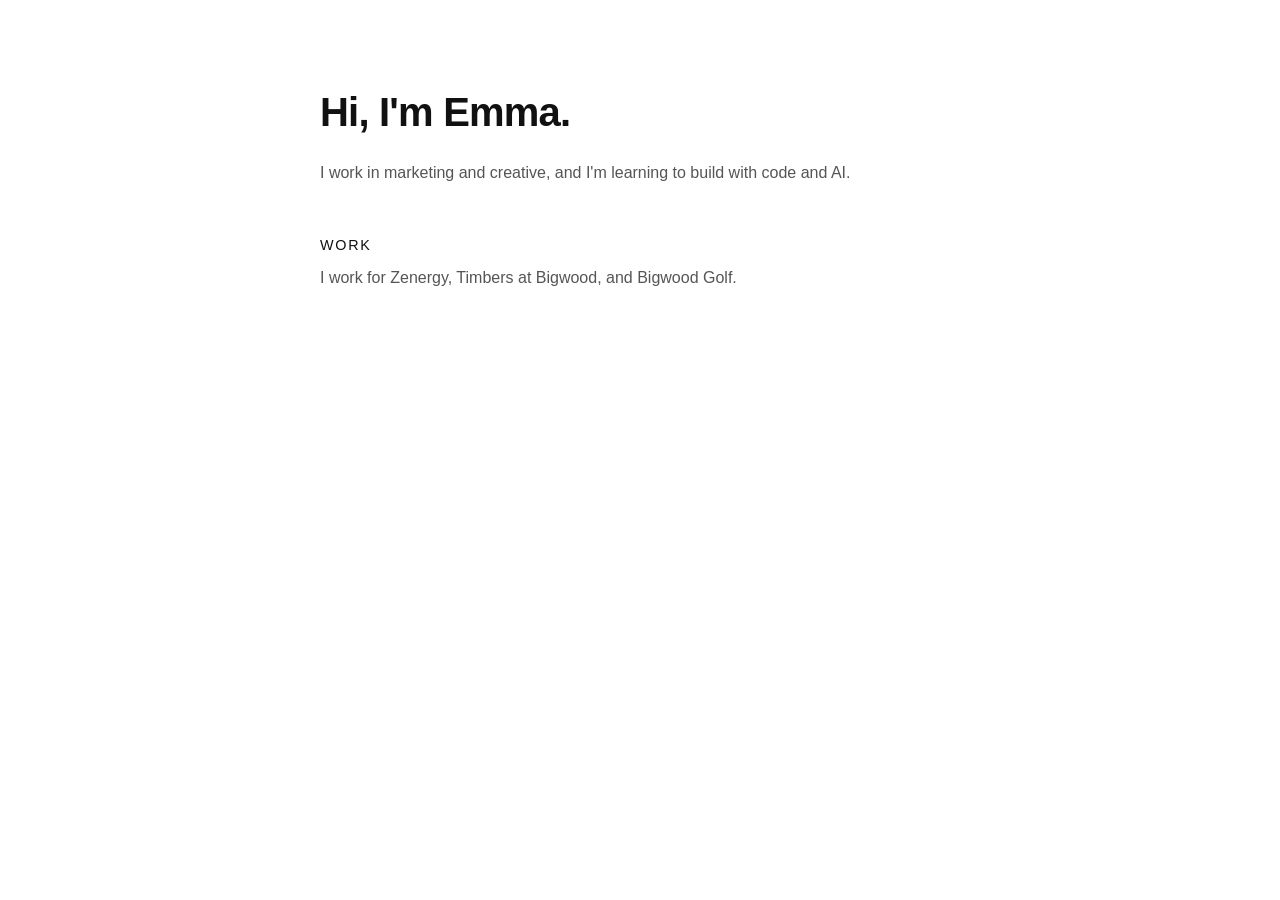
==== index.html @ 8f6d235d "Update page structure" ====
<!DOCTYPE html>
<html lang="en">
<head>
  <meta charset="UTF-8">
  <meta name="viewport" content="width=device-width, initial-scale=1">
  <title>Emma | Marketing and Creative</title>
  <link rel="stylesheet" href="style.css">
</head>
<body>
  <h1>Hi, I'm Emma.</h1>
  <p>I work in marketing and creative, and I'm learning to build with code and AI.</p>

  <h2>Work</h2>
  <p>I work for Zenergy, Timbers at Bigwood, and Bigwood Golf.</p>
</body>
</html>
---- style.css ----
body {
  max-width: 640px;
  margin: 0 auto;
  padding: 80px 24px;
  font-family: -apple-system, "Helvetica Neue", Arial, sans-serif;
  line-height: 1.6;
  color: #111;
  background: #fff;
}

h1 {
  font-size: 2.5rem;
  font-weight: 600;
  letter-spacing: -0.02em;
  margin: 0 0 16px;
}

h2 {
  font-size: 0.9rem;
  font-weight: 500;
  text-transform: uppercase;
  letter-spacing: 0.12em;
  margin: 48px 0 8px;
}

p {
  color: #555;
  margin: 0 0 16px;
}
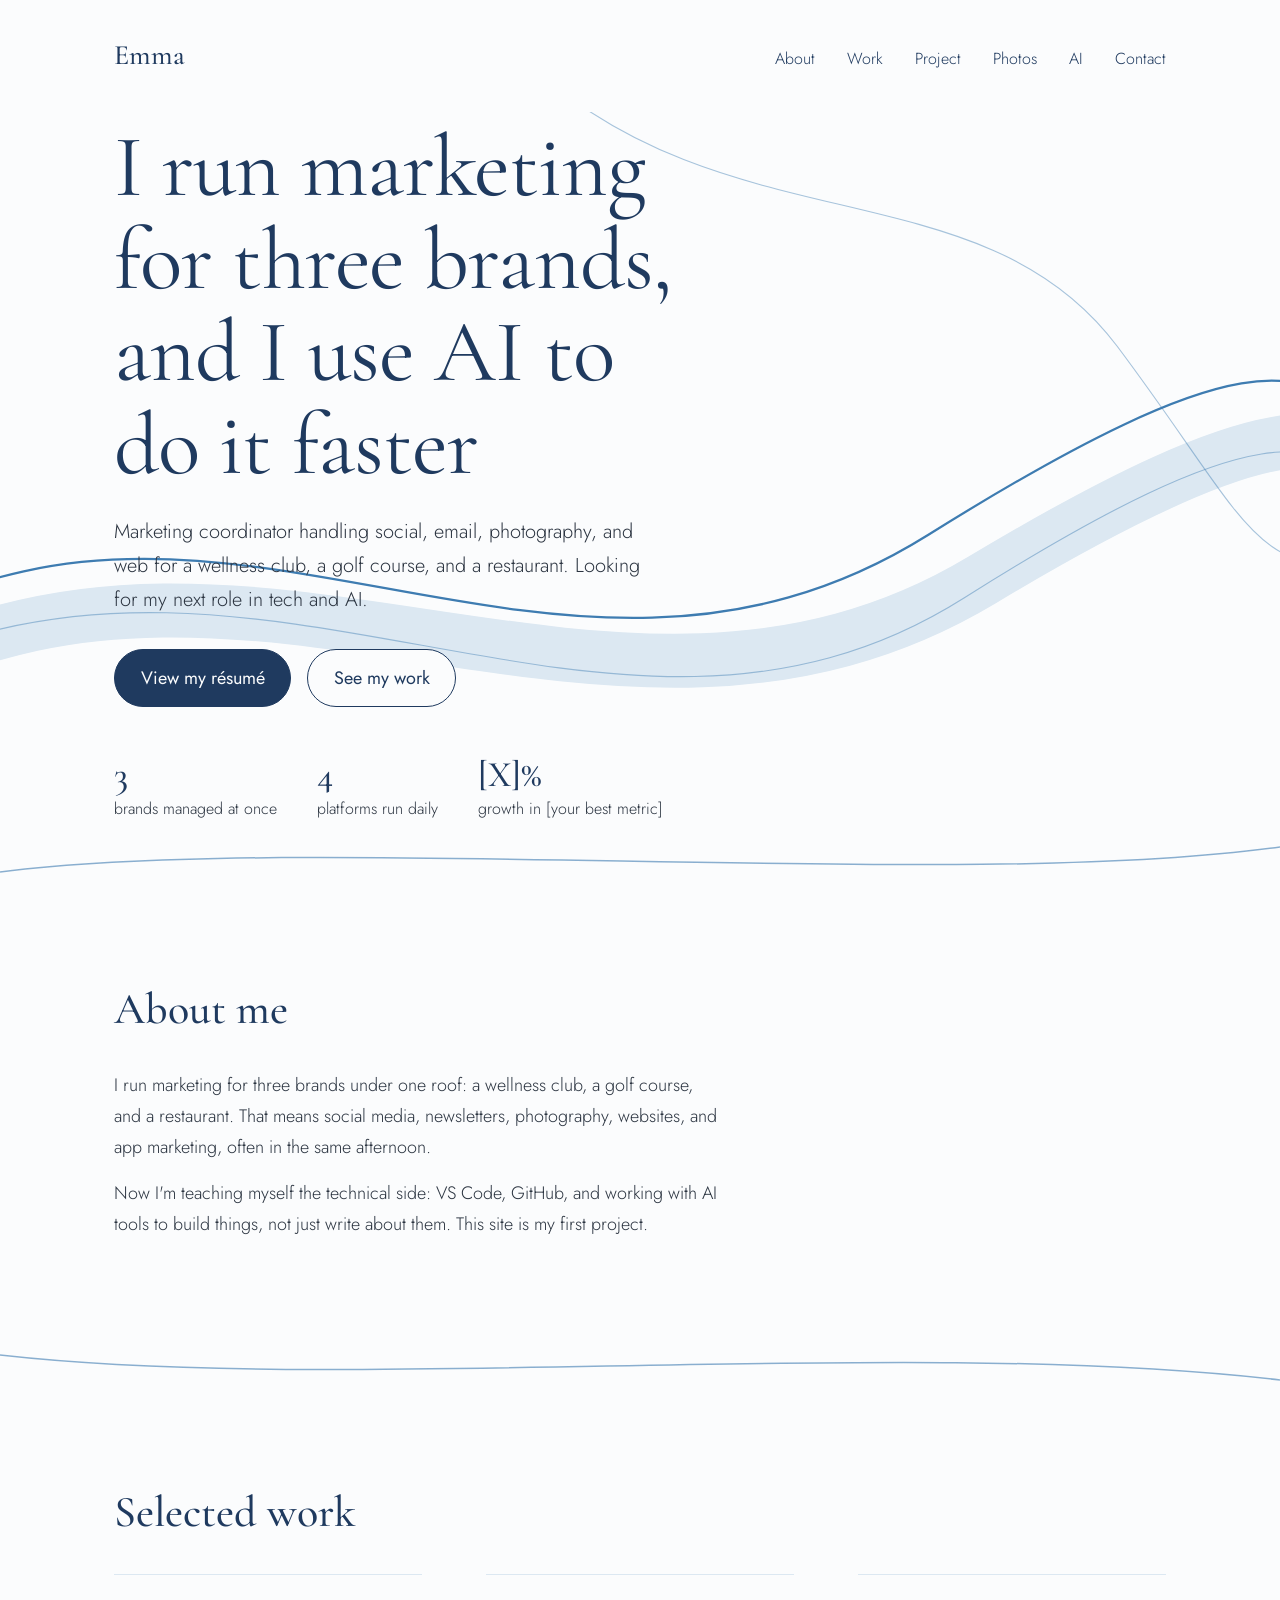
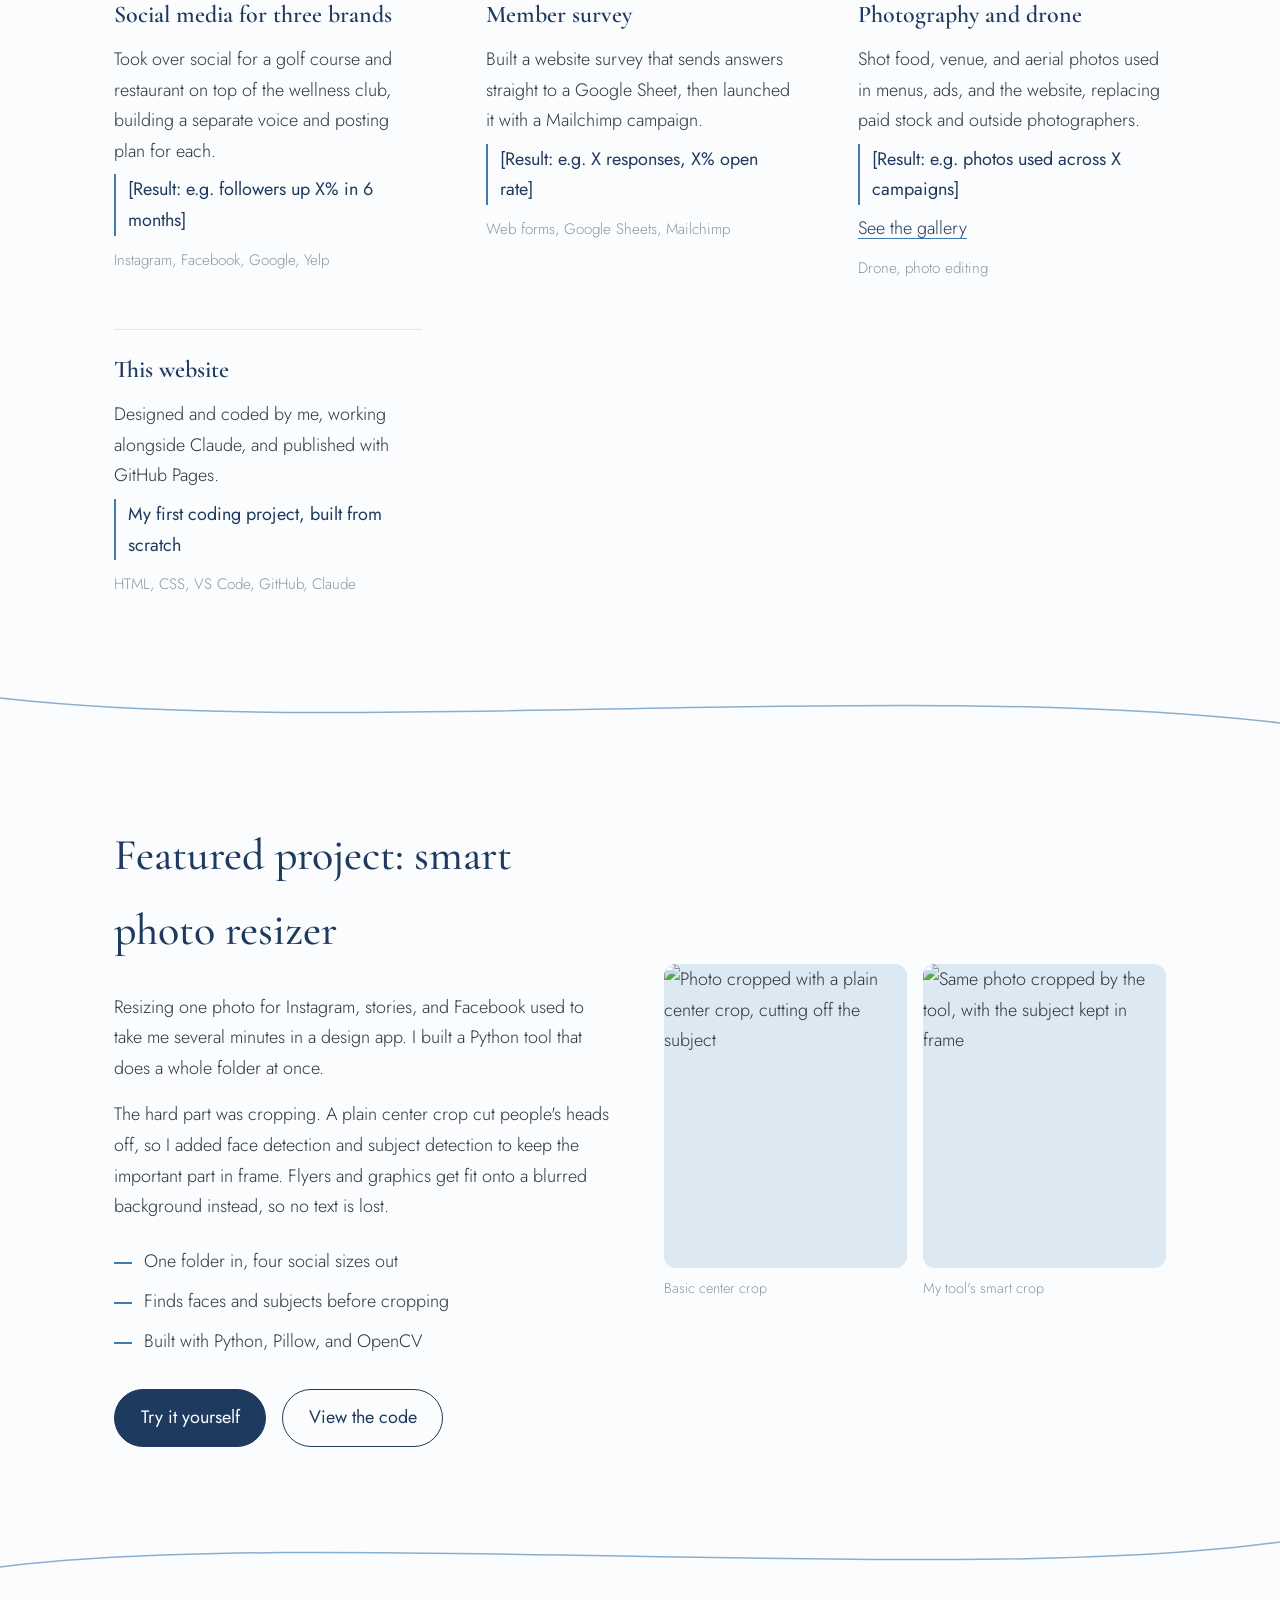
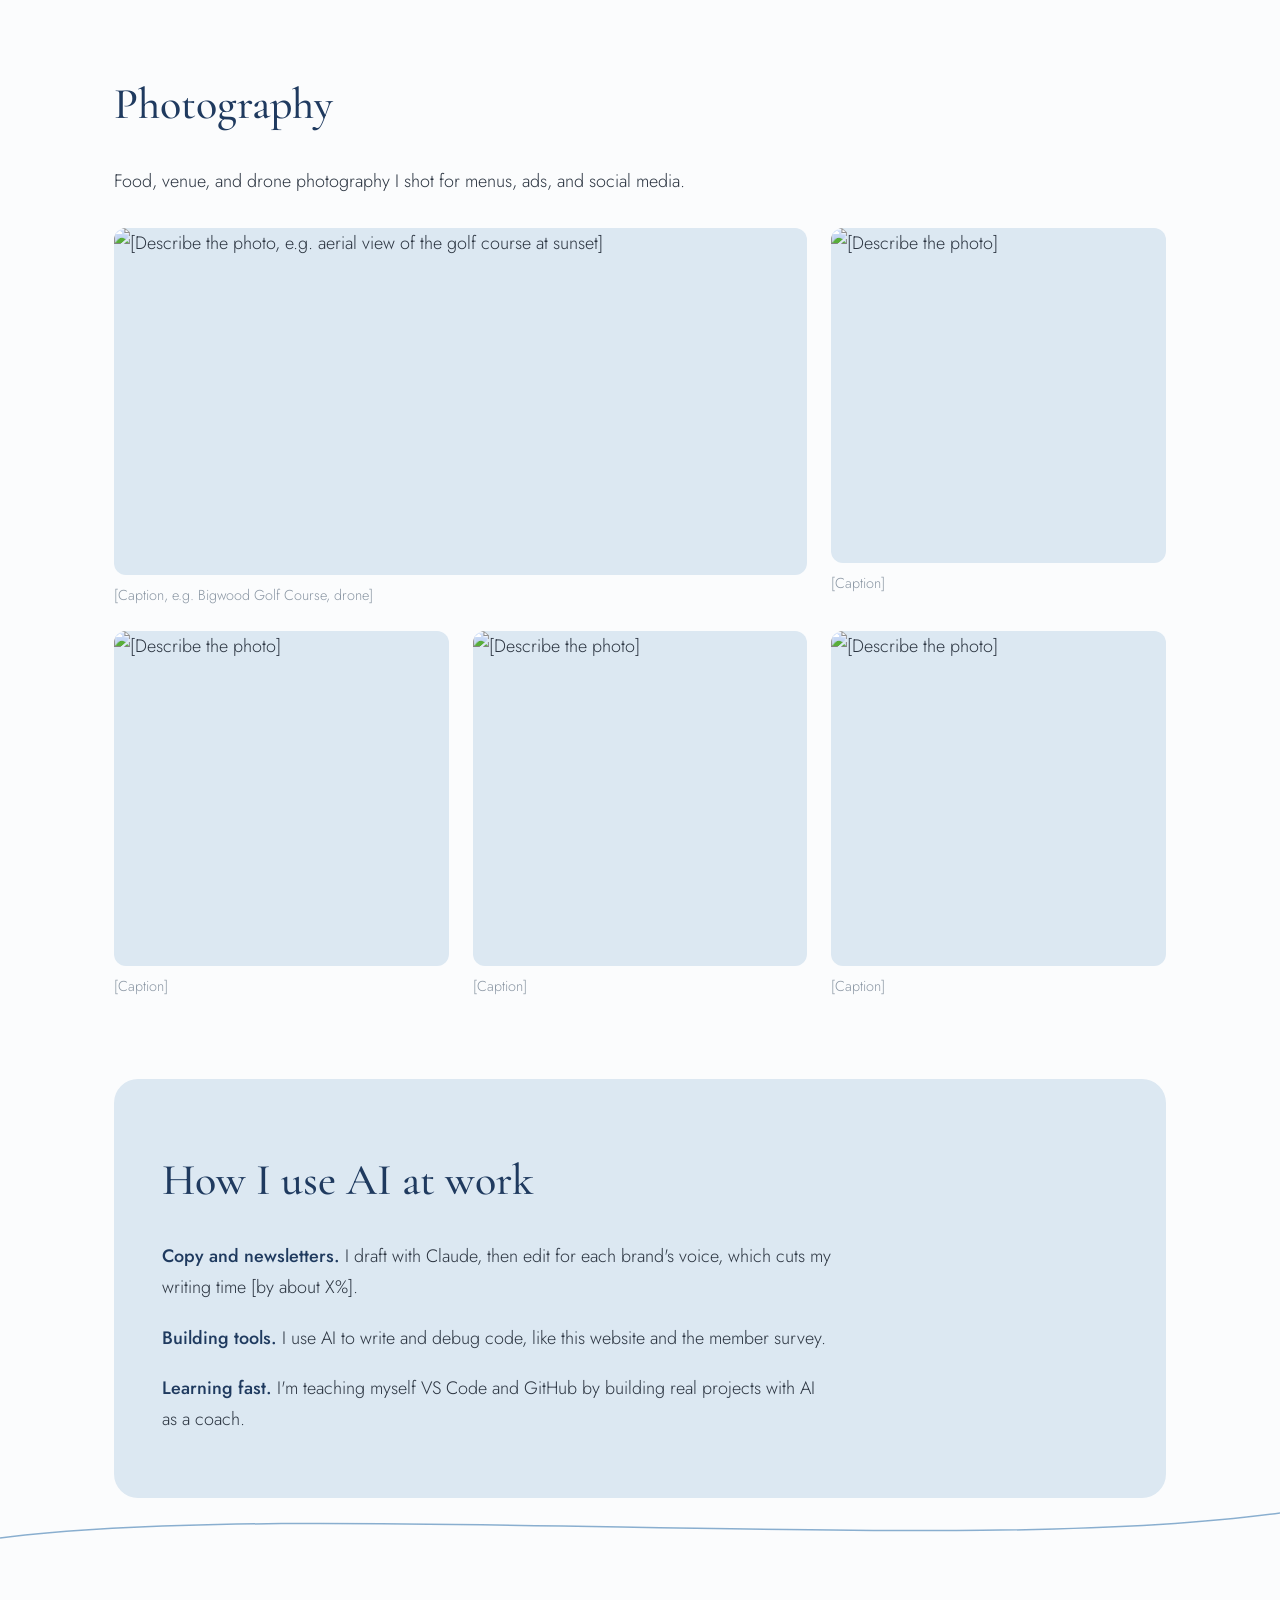
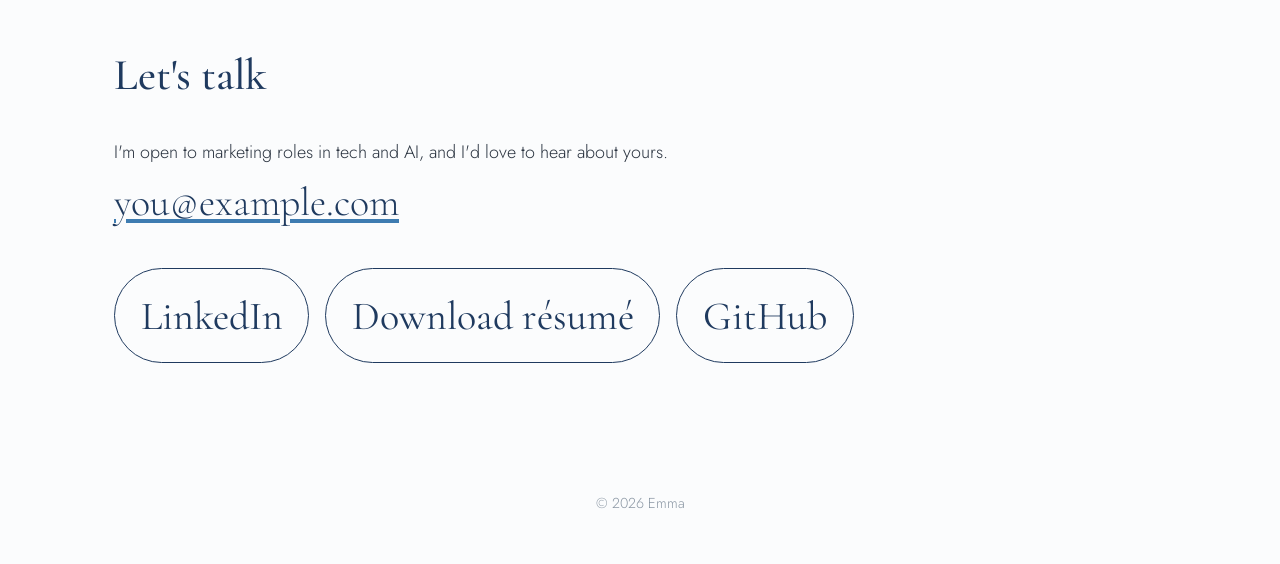
==== commit e11c127f: "Redesign portfolio and add live photo resizer" ====
--- a/index.html
+++ b/index.html
@@ -3,14 +3,184 @@
 <head>
   <meta charset="UTF-8">
   <meta name="viewport" content="width=device-width, initial-scale=1">
-  <title>Emma | Marketing and Creative</title>
+  <title>Emma | Marketing, Creative & AI</title>
+  <link rel="preconnect" href="https://fonts.googleapis.com">
+  <link rel="preconnect" href="https://fonts.gstatic.com" crossorigin>
+  <link href="https://fonts.googleapis.com/css2?family=Cormorant+Garamond:ital,wght@0,400;0,500;0,600;1,400&family=Jost:wght@300;400;500&display=swap" rel="stylesheet">
   <link rel="stylesheet" href="style.css">
 </head>
 <body>
-  <h1>Hi, I'm Emma.</h1>
-  <p>I work in marketing and creative, and I'm learning to build with code and AI.</p>
 
-  <h2>Work</h2>
-  <p>I work for Zenergy, Timbers at Bigwood, and Bigwood Golf.</p>
+  <nav>
+    <a class="name" href="#">Emma</a>
+    <ul>
+      <li><a href="#about">About</a></li>
+      <li><a href="#work">Work</a></li>
+      <li><a href="#project">Project</a></li>
+      <li><a href="#photos">Photos</a></li>
+      <li><a href="#ai">AI</a></li>
+      <li><a href="#contact">Contact</a></li>
+    </ul>
+  </nav>
+
+  <header class="hero">
+    <!-- The swooping blue lines -->
+    <svg class="swoops" viewBox="0 0 1440 800" preserveAspectRatio="xMidYMid slice" aria-hidden="true">
+      <path class="wash" d="M-100 620 C 300 420, 700 760, 1100 520 S 1500 380, 1600 420" />
+      <path class="main" d="M-100 560 C 280 360, 640 720, 1040 470 S 1460 300, 1560 360" />
+      <path class="soft" d="M-100 610 C 320 430, 700 780, 1080 540 S 1480 380, 1580 440" />
+      <path class="soft" d="M600 -50 C 820 150, 1100 60, 1250 260 S 1400 520, 1540 500" />
+    </svg>
+
+    <div class="hero-text">
+      <h1>I run marketing for three brands, and I use AI to do it faster</h1>
+      <p>Marketing coordinator handling social, email, photography, and web for a wellness club, a golf course, and a restaurant. Looking for my next role in tech and AI.</p>
+      <div class="actions">
+        <a class="btn primary" href="resume.pdf">View my résumé</a>
+        <a class="btn" href="#work">See my work</a>
+      </div>
+      <ul class="proof">
+        <li><strong>3</strong> brands managed at once</li>
+        <li><strong>4</strong> platforms run daily</li>
+        <li><strong>[X]%</strong> growth in [your best metric]</li>
+      </ul>
+    </div>
+  </header>
+
+  <svg class="divider" viewBox="0 0 1440 60" preserveAspectRatio="none" aria-hidden="true">
+    <path d="M0 40 C 360 0, 1080 60, 1440 15" />
+  </svg>
+
+  <section class="about" id="about">
+    <h2>About me</h2>
+    <p>I run marketing for three brands under one roof: a wellness club, a golf course, and a restaurant. That means social media, newsletters, photography, websites, and app marketing, often in the same afternoon.</p>
+    <p>Now I'm teaching myself the technical side: VS Code, GitHub, and working with AI tools to build things, not just write about them. This site is my first project.</p>
+  </section>
+
+  <svg class="divider" viewBox="0 0 1440 60" preserveAspectRatio="none" aria-hidden="true">
+    <path d="M0 20 C 400 60, 1000 0, 1440 45" />
+  </svg>
+
+  <section id="work">
+    <h2>Selected work</h2>
+    <div class="work-list">
+      <article class="work-item">
+        <h3>Social media for three brands</h3>
+        <p>Took over social for a golf course and restaurant on top of the wellness club, building a separate voice and posting plan for each.</p>
+        <p class="result">[Result: e.g. followers up X% in 6 months]</p>
+        <p class="tools">Instagram, Facebook, Google, Yelp</p>
+      </article>
+      <article class="work-item">
+        <h3>Member survey</h3>
+        <p>Built a website survey that sends answers straight to a Google Sheet, then launched it with a Mailchimp campaign.</p>
+        <p class="result">[Result: e.g. X responses, X% open rate]</p>
+        <p class="tools">Web forms, Google Sheets, Mailchimp</p>
+      </article>
+      <article class="work-item">
+        <h3>Photography and drone</h3>
+        <p>Shot food, venue, and aerial photos used in menus, ads, and the website, replacing paid stock and outside photographers.</p>
+        <p class="result">[Result: e.g. photos used across X campaigns]</p>
+        <p><a href="#photos">See the gallery</a></p>
+        <p class="tools">Drone, photo editing</p>
+      </article>
+      <article class="work-item">
+        <h3>This website</h3>
+        <p>Designed and coded by me, working alongside Claude, and published with GitHub Pages.</p>
+        <p class="result">My first coding project, built from scratch</p>
+        <p class="tools">HTML, CSS, VS Code, GitHub, Claude</p>
+      </article>
+    </div>
+  </section>
+
+  <svg class="divider" viewBox="0 0 1440 60" preserveAspectRatio="none" aria-hidden="true">
+    <path d="M0 20 C 400 60, 1000 0, 1440 45" />
+  </svg>
+
+  <section id="project">
+    <div class="feature">
+      <div>
+        <h2>Featured project: smart photo resizer</h2>
+        <p>Resizing one photo for Instagram, stories, and Facebook used to take me several minutes in a design app. I built a Python tool that does a whole folder at once.</p>
+        <p>The hard part was cropping. A plain center crop cut people's heads off, so I added face detection and subject detection to keep the important part in frame. Flyers and graphics get fit onto a blurred background instead, so no text is lost.</p>
+        <ul class="steps">
+          <li>One folder in, four social sizes out</li>
+          <li>Finds faces and subjects before cropping</li>
+          <li>Built with Python, Pillow, and OpenCV</li>
+        </ul>
+        <div class="actions">
+          <a class="btn primary" href="photo-resizer.html">Try it yourself</a>
+          <a class="btn" href="https://github.com/justpietschy/image-export">View the code</a>
+        </div>
+      </div>
+      <div class="compare">
+        <figure>
+          <img src="images/before-crop.jpg" alt="Photo cropped with a plain center crop, cutting off the subject">
+          <figcaption>Basic center crop</figcaption>
+        </figure>
+        <figure>
+          <img src="images/after-crop.jpg" alt="Same photo cropped by the tool, with the subject kept in frame">
+          <figcaption>My tool's smart crop</figcaption>
+        </figure>
+      </div>
+    </div>
+  </section>
+
+  <svg class="divider" viewBox="0 0 1440 60" preserveAspectRatio="none" aria-hidden="true">
+    <path d="M0 40 C 360 0, 1080 60, 1440 15" />
+  </svg>
+
+  <section id="photos">
+    <h2>Photography</h2>
+    <p class="section-intro">Food, venue, and drone photography I shot for menus, ads, and social media.</p>
+    <div class="gallery">
+      <figure class="wide">
+        <img src="images/drone-1.jpg" alt="[Describe the photo, e.g. aerial view of the golf course at sunset]" loading="lazy">
+        <figcaption>[Caption, e.g. Bigwood Golf Course, drone]</figcaption>
+      </figure>
+      <figure>
+        <img src="images/food-1.jpg" alt="[Describe the photo]" loading="lazy">
+        <figcaption>[Caption]</figcaption>
+      </figure>
+      <figure>
+        <img src="images/food-2.jpg" alt="[Describe the photo]" loading="lazy">
+        <figcaption>[Caption]</figcaption>
+      </figure>
+      <figure>
+        <img src="images/venue-1.jpg" alt="[Describe the photo]" loading="lazy">
+        <figcaption>[Caption]</figcaption>
+      </figure>
+      <figure>
+        <img src="images/venue-2.jpg" alt="[Describe the photo]" loading="lazy">
+        <figcaption>[Caption]</figcaption>
+      </figure>
+    </div>
+  </section>
+
+  <section class="ai" id="ai">
+    <h2>How I use AI at work</h2>
+    <ul class="ai-list">
+      <li><strong>Copy and newsletters.</strong> I draft with Claude, then edit for each brand's voice, which cuts my writing time [by about X%].</li>
+      <li><strong>Building tools.</strong> I use AI to write and debug code, like this website and the member survey.</li>
+      <li><strong>Learning fast.</strong> I'm teaching myself VS Code and GitHub by building real projects with AI as a coach.</li>
+    </ul>
+  </section>
+
+  <svg class="divider" viewBox="0 0 1440 60" preserveAspectRatio="none" aria-hidden="true">
+    <path d="M0 40 C 360 0, 1080 60, 1440 15" />
+  </svg>
+
+  <section class="contact" id="contact">
+    <h2>Let's talk</h2>
+    <p>I'm open to marketing roles in tech and AI, and I'd love to hear about yours.</p>
+    <p><a href="mailto:you@example.com">you@example.com</a></p>
+    <div class="actions">
+      <a class="btn" href="https://www.linkedin.com/in/your-profile">LinkedIn</a>
+      <a class="btn" href="resume.pdf">Download résumé</a>
+      <a class="btn" href="https://github.com/justpietschy">GitHub</a>
+    </div>
+  </section>
+
+  <footer>© 2026 Emma</footer>
+
 </body>
-</html>+</html>
--- a/style.css
+++ b/style.css
@@ -1,29 +1,167 @@
-body {
-  max-width: 640px;
-  margin: 0 auto;
-  padding: 80px 24px;
-  font-family: -apple-system, "Helvetica Neue", Arial, sans-serif;
-  line-height: 1.6;
-  color: #111;
-  background: #fff;
+/* ---------- Colors (change these to adjust the whole site) ---------- */
+:root {
+  --paper: #FBFCFD;      /* bottle white */
+  --navy: #1F3A5F;       /* label navy, used for headings */
+  --ink: #2B3440;        /* body text */
+  --swoop: #3E7CB1;      /* the main blue line */
+  --mist: #DCE8F2;       /* pale blue wash */
+  --silver: #8A96A3;     /* quiet gray for small text */
+
+  --serif: "Cormorant Garamond", Georgia, "Times New Roman", serif;
+  --sans: "Jost", "Helvetica Neue", Arial, sans-serif;
 }
 
-h1 {
-  font-size: 2.5rem;
-  font-weight: 600;
-  letter-spacing: -0.02em;
-  margin: 0 0 16px;
+* { box-sizing: border-box; margin: 0; padding: 0; }
+
+body {
+  background: var(--paper);
+  color: var(--ink);
+  font-family: var(--sans);
+  font-weight: 300;
+  font-size: 1.125rem;
+  line-height: 1.7;
 }
 
-h2 {
-  font-size: 0.9rem;
-  font-weight: 500;
-  text-transform: uppercase;
-  letter-spacing: 0.12em;
-  margin: 48px 0 8px;
+a { color: var(--navy); text-decoration-color: var(--swoop); text-underline-offset: 4px; }
+a:hover { color: var(--swoop); }
+a:focus-visible { outline: 2px solid var(--swoop); outline-offset: 4px; }
+
+/* ---------- Top navigation ---------- */
+nav {
+  display: flex;
+  justify-content: space-between;
+  align-items: baseline;
+  max-width: 1100px;
+  margin: 0 auto;
+  padding: 2rem 1.5rem;
+  position: relative;
+  z-index: 2;
+}
+.name { font-family: var(--serif); font-size: 1.75rem; font-weight: 500; color: var(--navy); text-decoration: none; }
+nav ul { display: flex; gap: 2rem; list-style: none; }
+nav ul a { text-decoration: none; font-size: 1rem; }
+
+/* ---------- Hero with the swooping lines ---------- */
+.hero {
+  position: relative;
+  min-height: 80vh;
+  display: flex;
+  align-items: center;
+  overflow: hidden;
+}
+.swoops {
+  position: absolute;
+  inset: 0;
+  width: 100%;
+  height: 100%;
+  z-index: 0;
+}
+.swoops path { fill: none; stroke-linecap: round; }
+.swoops .main { stroke: var(--swoop); stroke-width: 2.5; }
+.swoops .soft { stroke: var(--swoop); stroke-width: 1.25; opacity: 0.45; }
+.swoops .wash { stroke: var(--mist); stroke-width: 60; }
+
+/* One gentle "drawing" animation when the page loads */
+.swoops .main, .swoops .soft {
+  stroke-dasharray: 2400;
+  stroke-dashoffset: 2400;
+  animation: draw 2.8s ease-out forwards;
+}
+.swoops .soft { animation-delay: 0.4s; }
+@keyframes draw { to { stroke-dashoffset: 0; } }
+@media (prefers-reduced-motion: reduce) {
+  .swoops .main, .swoops .soft { animation: none; stroke-dashoffset: 0; }
 }
 
-p {
-  color: #555;
-  margin: 0 0 16px;
-}+.hero-text {
+  position: relative;
+  z-index: 1;
+  max-width: 1100px;
+  margin: 0 auto;
+  padding: 0 1.5rem;
+  width: 100%;
+}
+.hero h1 {
+  font-family: var(--serif);
+  font-weight: 400;
+  font-size: clamp(2.75rem, 7vw, 5.5rem);
+  line-height: 1.05;
+  color: var(--navy);
+  max-width: 14ch;
+  letter-spacing: -0.01em;
+}
+.hero p { margin-top: 1.5rem; max-width: 34rem; font-size: 1.25rem; }
+
+/* ---------- Buttons and proof points ---------- */
+.actions { display: flex; flex-wrap: wrap; gap: 1rem; margin-top: 2rem; }
+.btn {
+  display: inline-block;
+  padding: 0.8rem 1.6rem;
+  border: 1.5px solid var(--navy);
+  border-radius: 999px;
+  text-decoration: none;
+  font-weight: 400;
+  background: var(--paper);
+}
+.btn.primary { background: var(--navy); color: var(--paper); }
+.btn.primary:hover { background: var(--swoop); border-color: var(--swoop); color: var(--paper); }
+.proof { display: flex; flex-wrap: wrap; gap: 2.5rem; list-style: none; margin-top: 3rem; font-size: 1rem; }
+.proof strong { display: block; font-family: var(--serif); font-size: 2.25rem; font-weight: 500; color: var(--navy); line-height: 1.1; }
+
+/* ---------- Content sections ---------- */
+section { max-width: 1100px; margin: 0 auto; padding: 5rem 1.5rem; }
+h2 {
+  font-family: var(--serif);
+  font-weight: 500;
+  font-size: clamp(2rem, 4vw, 2.75rem);
+  color: var(--navy);
+  margin-bottom: 1.5rem;
+}
+h3 { font-family: var(--serif); font-weight: 600; font-size: 1.5rem; color: var(--navy); }
+.about p { max-width: 38rem; margin-bottom: 1rem; }
+
+/* A thin swoop between sections */
+.divider { display: block; width: 100%; height: 60px; }
+.divider path { fill: none; stroke: var(--swoop); stroke-width: 1.5; opacity: 0.6; }
+
+.work-list { display: grid; grid-template-columns: repeat(auto-fit, minmax(280px, 1fr)); gap: 3rem 4rem; }
+.work-item { border-top: 1px solid var(--mist); padding-top: 1.25rem; }
+.work-item p { margin-top: 0.5rem; }
+.work-item .tools { color: var(--silver); font-size: 0.95rem; margin-top: 0.75rem; }
+.work-item .result { color: var(--navy); font-weight: 400; border-left: 2px solid var(--swoop); padding-left: 0.75rem; }
+
+/* ---------- Featured project ---------- */
+.feature { display: grid; grid-template-columns: 1fr 1fr; gap: 3rem; align-items: center; }
+.feature p { margin-bottom: 1rem; max-width: 34rem; }
+.compare { display: grid; grid-template-columns: 1fr 1fr; gap: 1rem; }
+.compare figure { margin: 0; }
+.compare img { width: 100%; aspect-ratio: 4 / 5; object-fit: cover; border-radius: 12px; background: var(--mist); display: block; }
+.compare figcaption, .gallery figcaption { font-size: 0.9rem; color: var(--silver); margin-top: 0.5rem; }
+.steps { list-style: none; margin: 1.5rem 0; display: grid; gap: 0.6rem; }
+.steps li::before { content: ""; display: inline-block; width: 18px; height: 2px; background: var(--swoop); vertical-align: middle; margin-right: 0.75rem; }
+@media (max-width: 800px) { .feature { grid-template-columns: 1fr; } }
+
+/* ---------- Photo gallery ---------- */
+.gallery { display: grid; grid-template-columns: repeat(auto-fill, minmax(260px, 1fr)); gap: 1.5rem; }
+.gallery figure { margin: 0; }
+.gallery img { width: 100%; aspect-ratio: 1 / 1; object-fit: cover; border-radius: 12px; background: var(--mist); display: block; }
+.gallery .wide { grid-column: span 2; }
+.gallery .wide img { aspect-ratio: 2 / 1; }
+@media (max-width: 600px) { .gallery .wide { grid-column: span 1; } .gallery .wide img { aspect-ratio: 1 / 1; } }
+
+.ai { background: var(--mist); border-radius: 24px; max-width: 1052px; padding: 4rem 3rem; }
+.ai-list { list-style: none; display: grid; gap: 1.25rem; max-width: 42rem; }
+.ai-list strong { color: var(--navy); font-weight: 500; }
+@media (max-width: 600px) { .ai { padding: 3rem 1.5rem; border-radius: 0; } }
+
+.contact { text-align: left; }
+.contact a { font-family: var(--serif); font-size: clamp(1.75rem, 4vw, 2.5rem); }
+
+footer { text-align: center; color: var(--silver); font-size: 0.9rem; padding: 3rem 1.5rem; }
+
+@media (max-width: 600px) {
+  nav { flex-direction: column; gap: 1rem; }
+  nav ul { gap: 1.25rem; }
+}
+
+.section-intro { max-width: 38rem; margin-bottom: 2rem; }
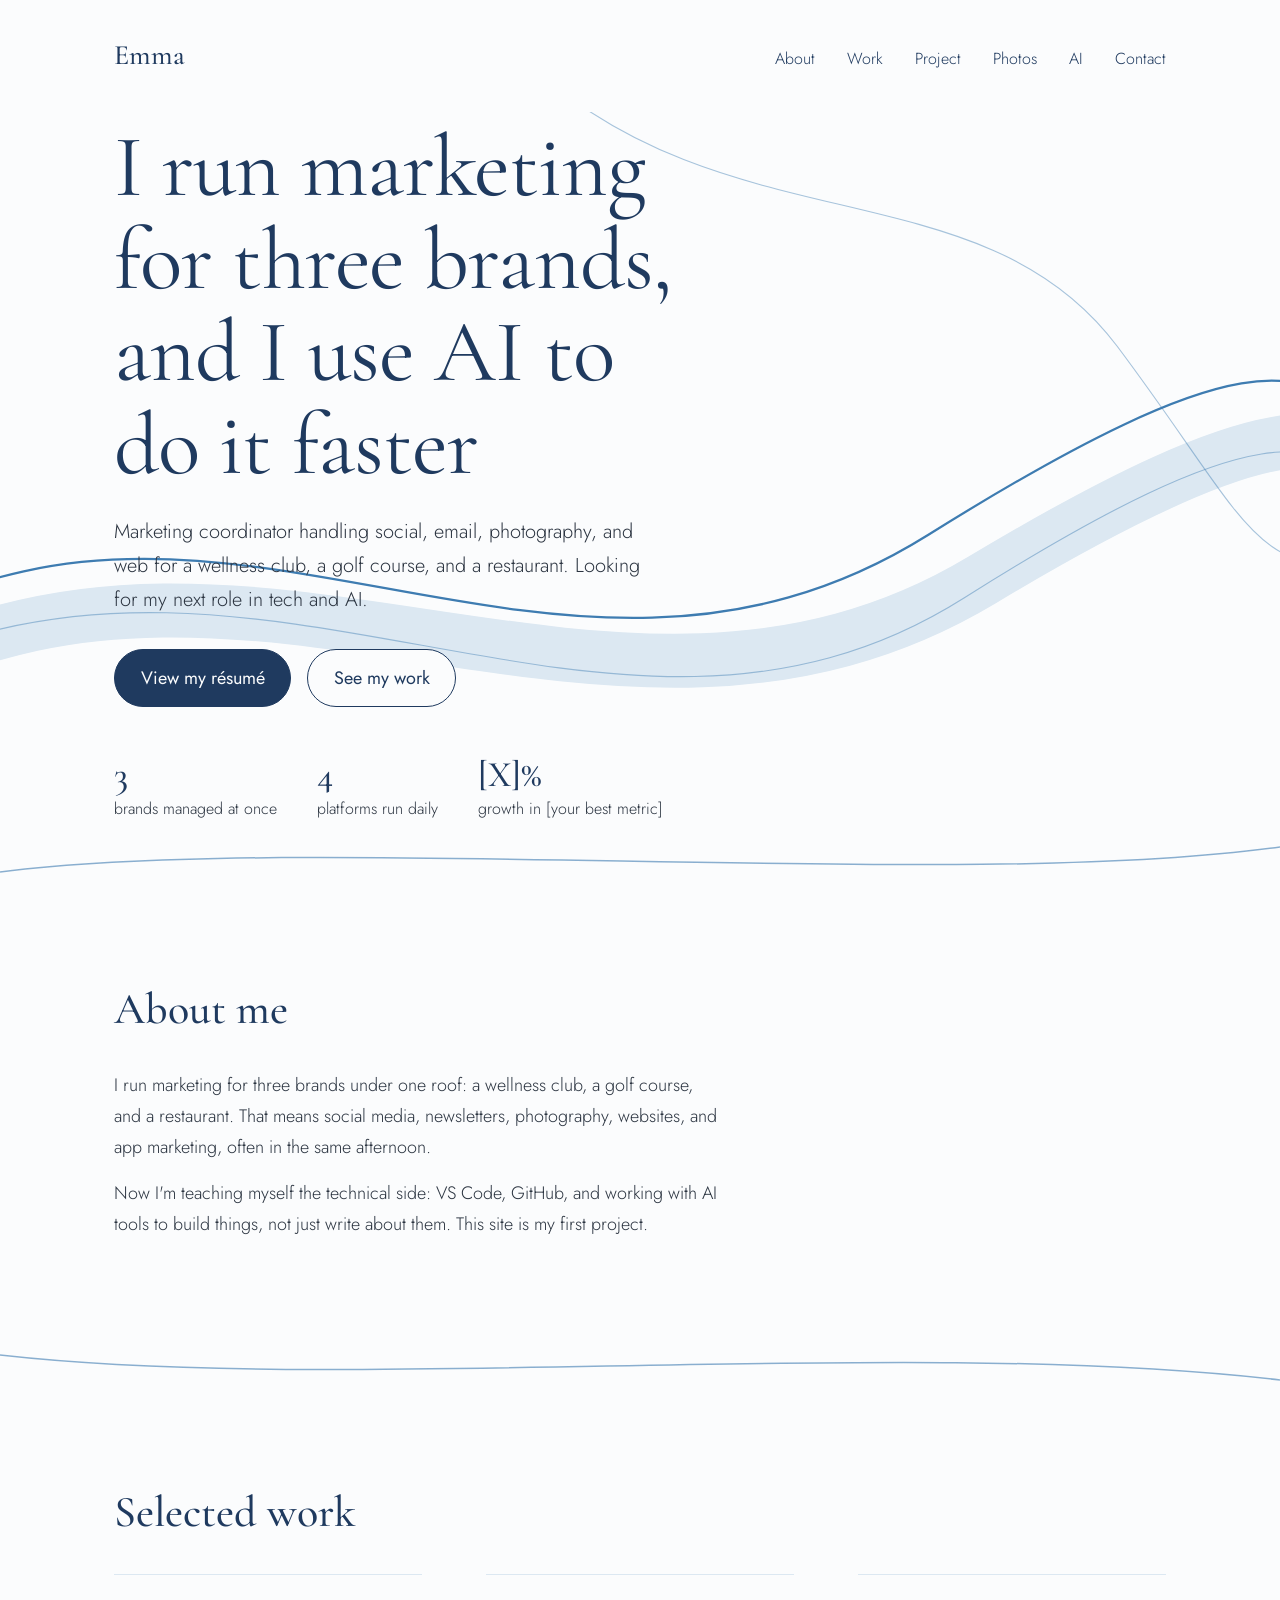
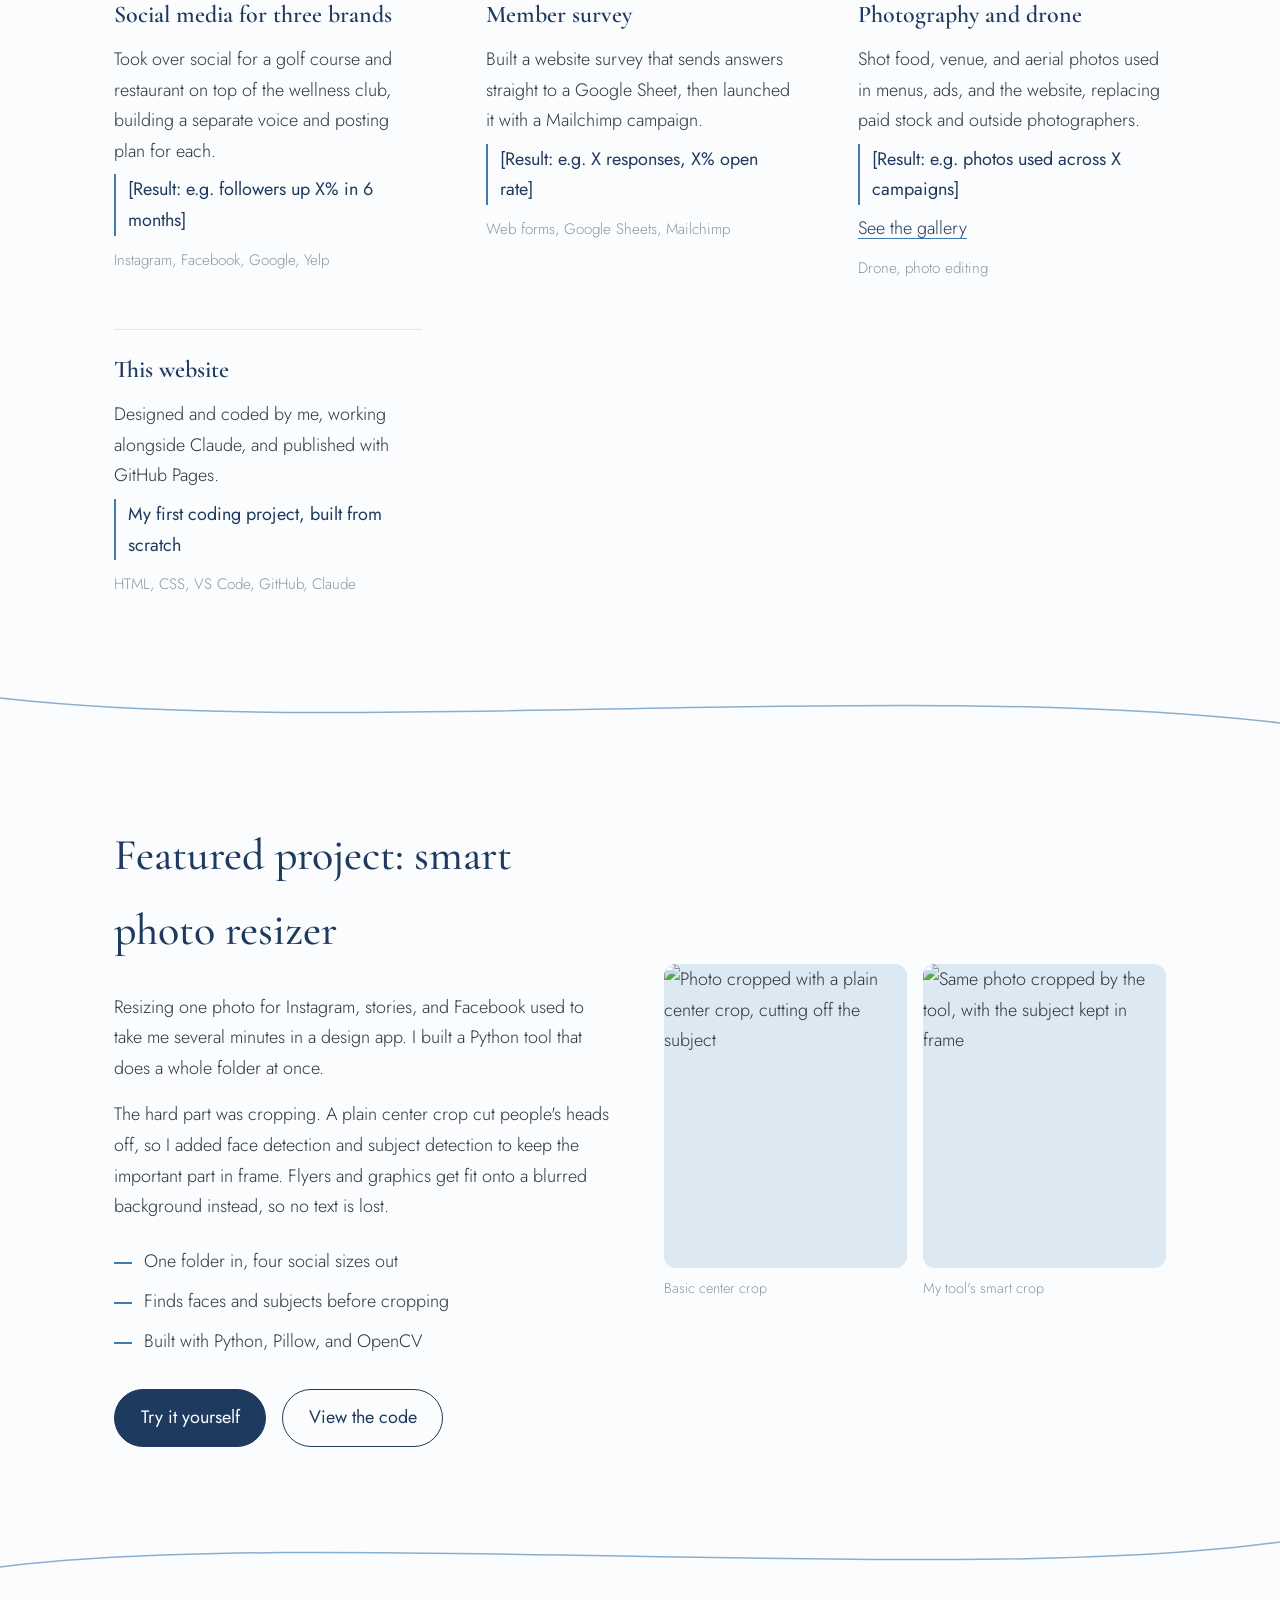
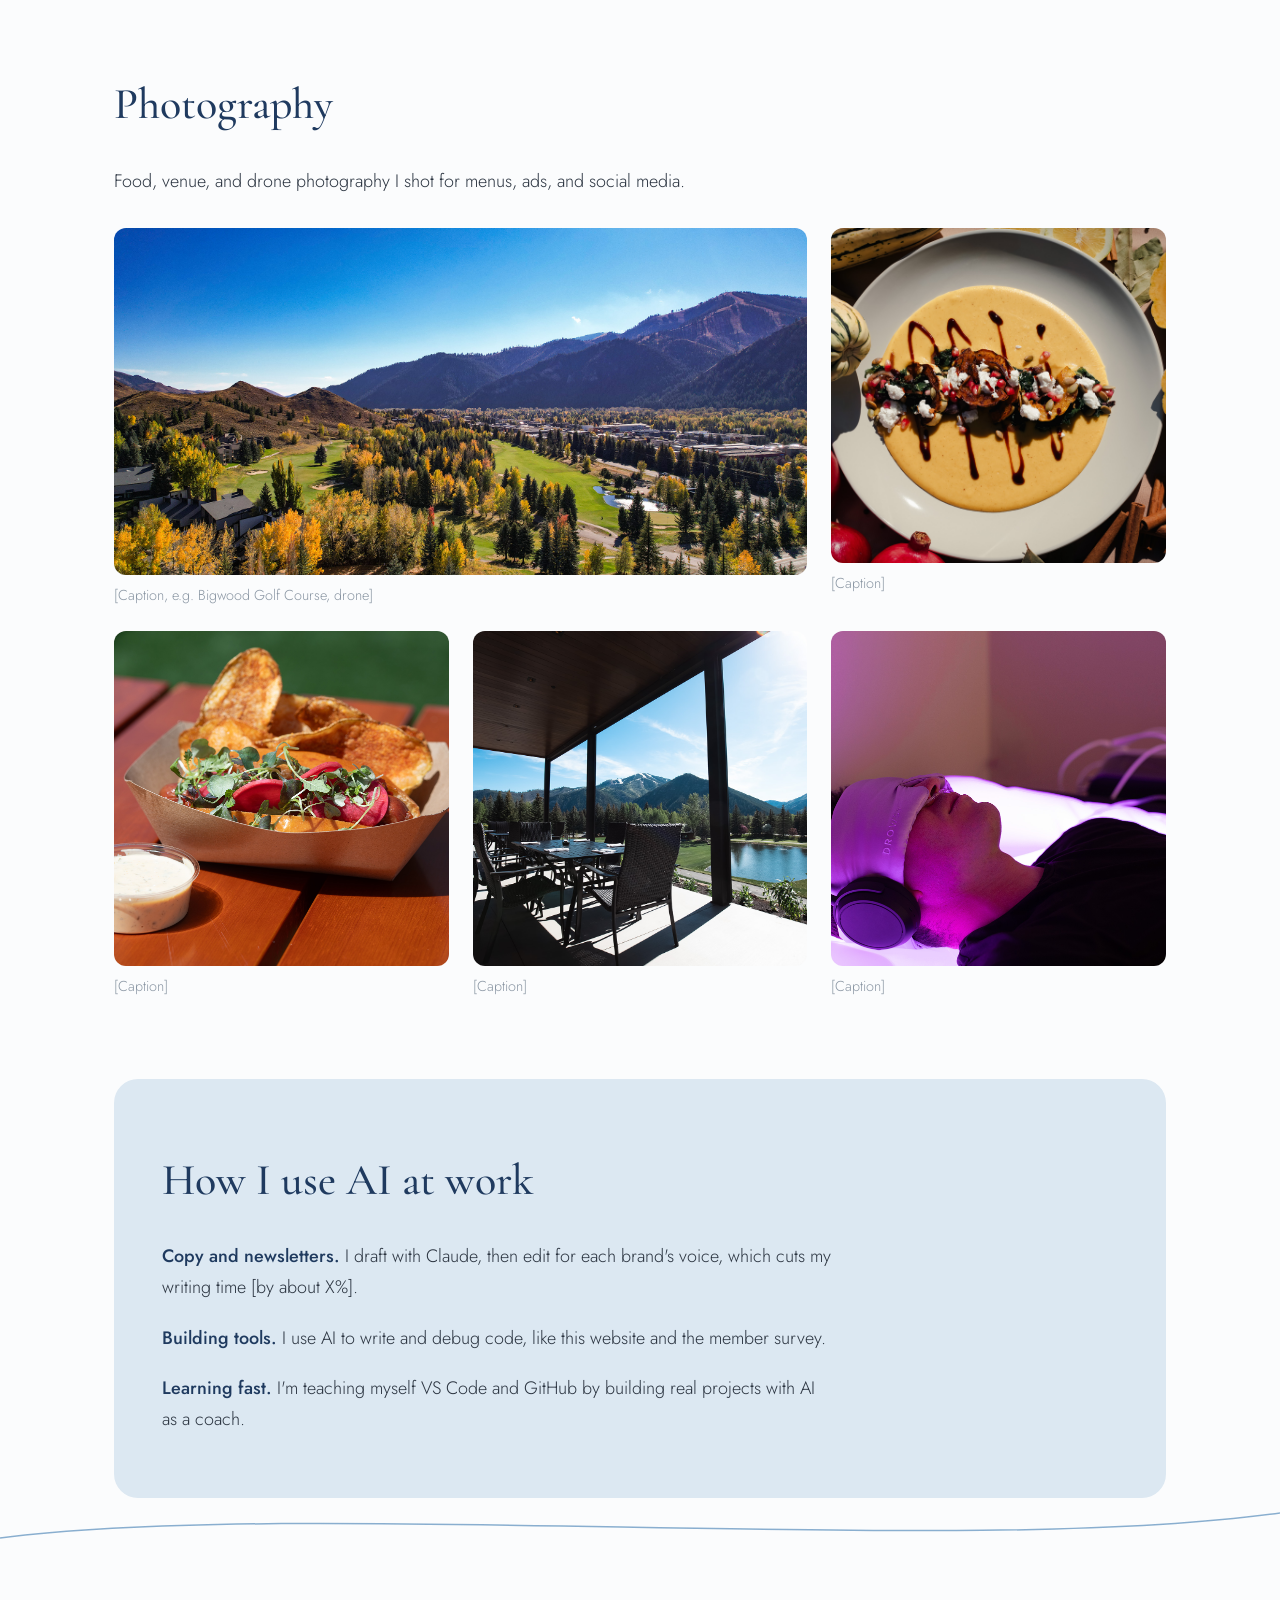
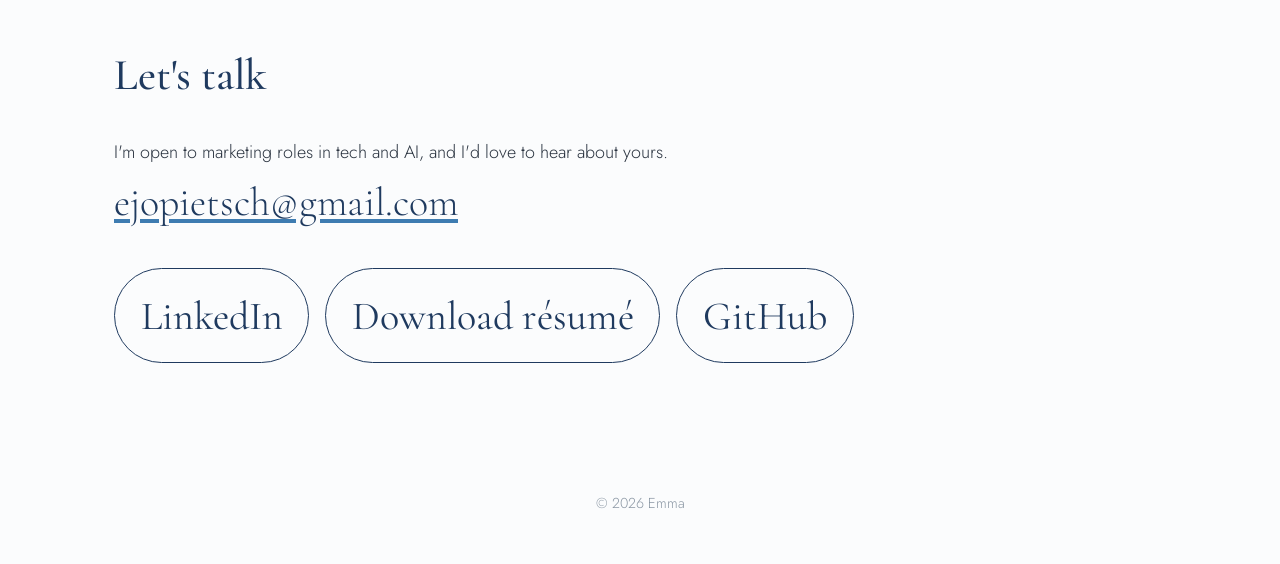
==== commit 82ce0b1b: "Add résumé, LinkedIn, contact info, and photos" ====
--- a/index.html
+++ b/index.html
@@ -3,7 +3,7 @@
 <head>
   <meta charset="UTF-8">
   <meta name="viewport" content="width=device-width, initial-scale=1">
-  <title>Emma | Marketing, Creative & AI</title>
+  <title>Emma Pietsch | Marketing, Creative & AI</title>
   <link rel="preconnect" href="https://fonts.googleapis.com">
   <link rel="preconnect" href="https://fonts.gstatic.com" crossorigin>
   <link href="https://fonts.googleapis.com/css2?family=Cormorant+Garamond:ital,wght@0,400;0,500;0,600;1,400&family=Jost:wght@300;400;500&display=swap" rel="stylesheet">
@@ -172,9 +172,9 @@
   <section class="contact" id="contact">
     <h2>Let's talk</h2>
     <p>I'm open to marketing roles in tech and AI, and I'd love to hear about yours.</p>
-    <p><a href="mailto:you@example.com">you@example.com</a></p>
+    <p><a href="mailto:ejopietsch@gmail.com">ejopietsch@gmail.com</a></p>
     <div class="actions">
-      <a class="btn" href="https://www.linkedin.com/in/your-profile">LinkedIn</a>
+      <a class="btn" href="https://www.linkedin.com/in/emma-pietsch-49a794238">LinkedIn</a>
       <a class="btn" href="resume.pdf">Download résumé</a>
       <a class="btn" href="https://github.com/justpietschy">GitHub</a>
     </div>
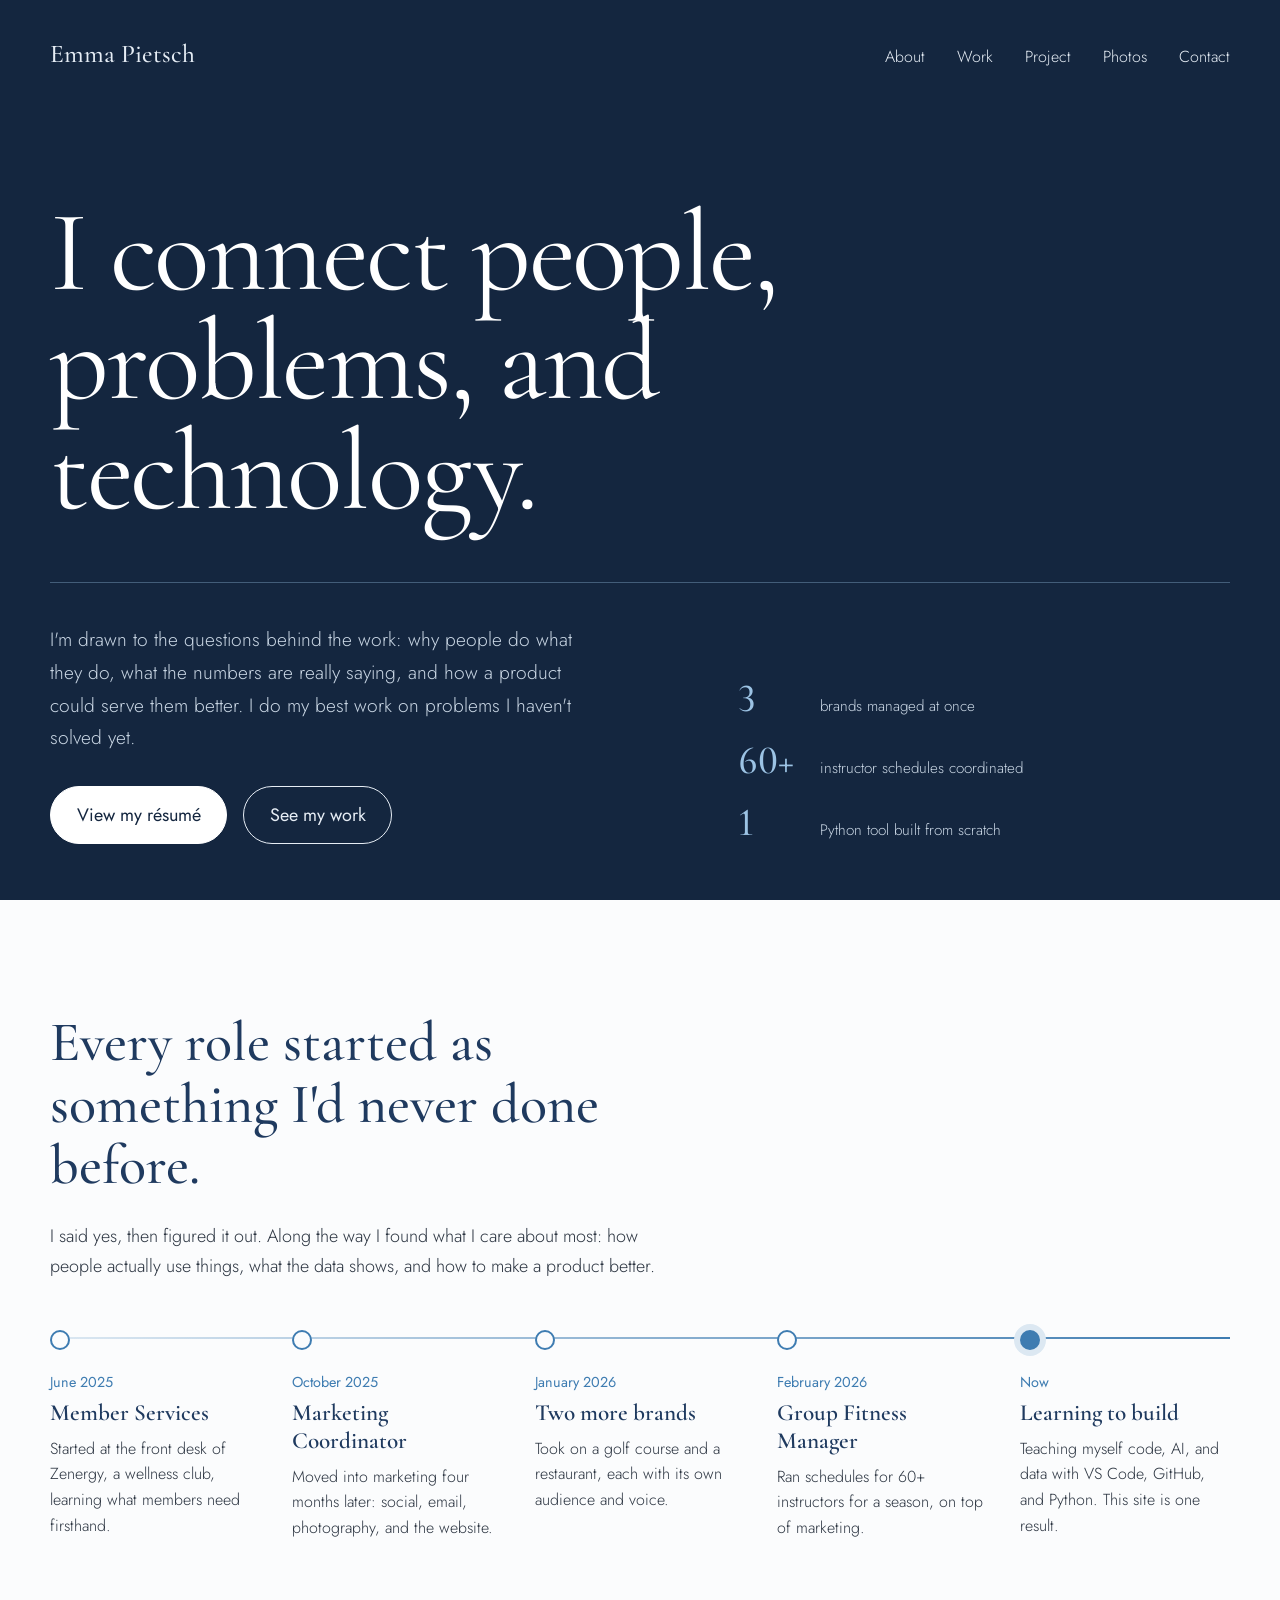
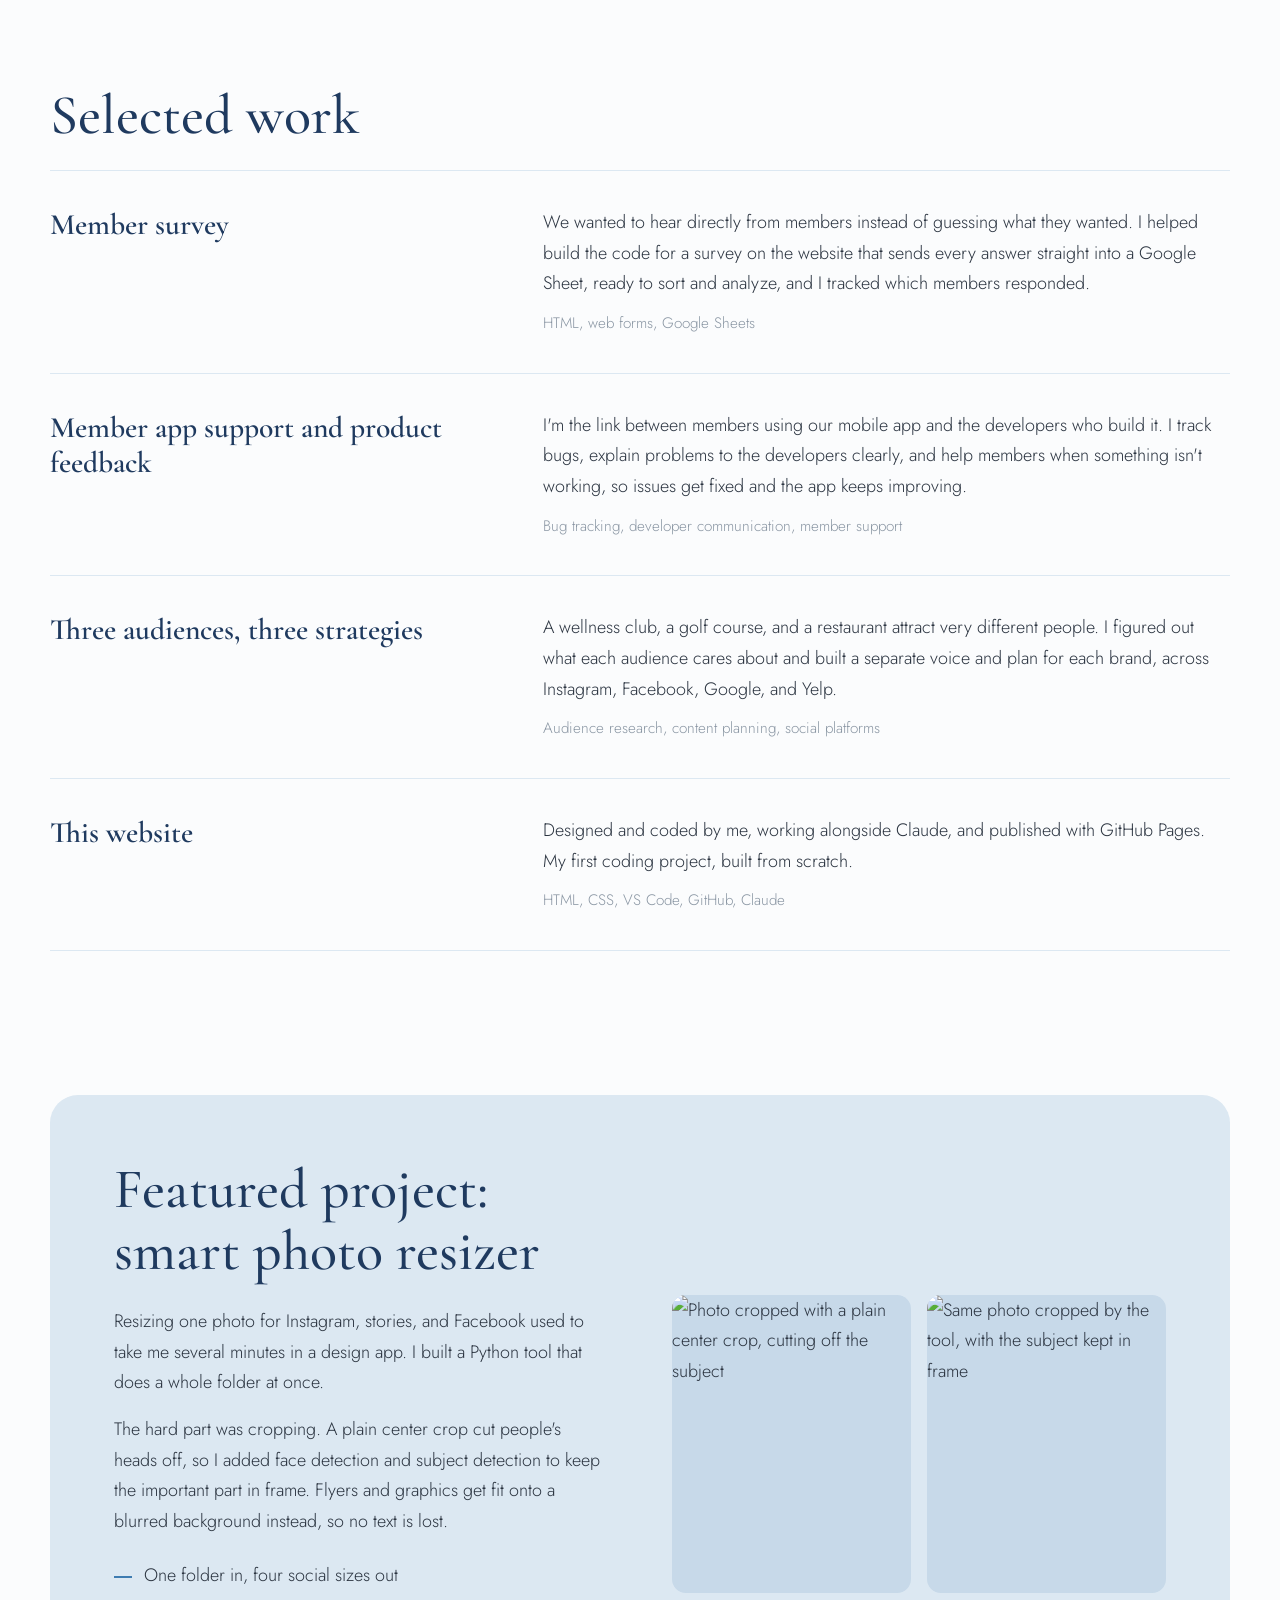
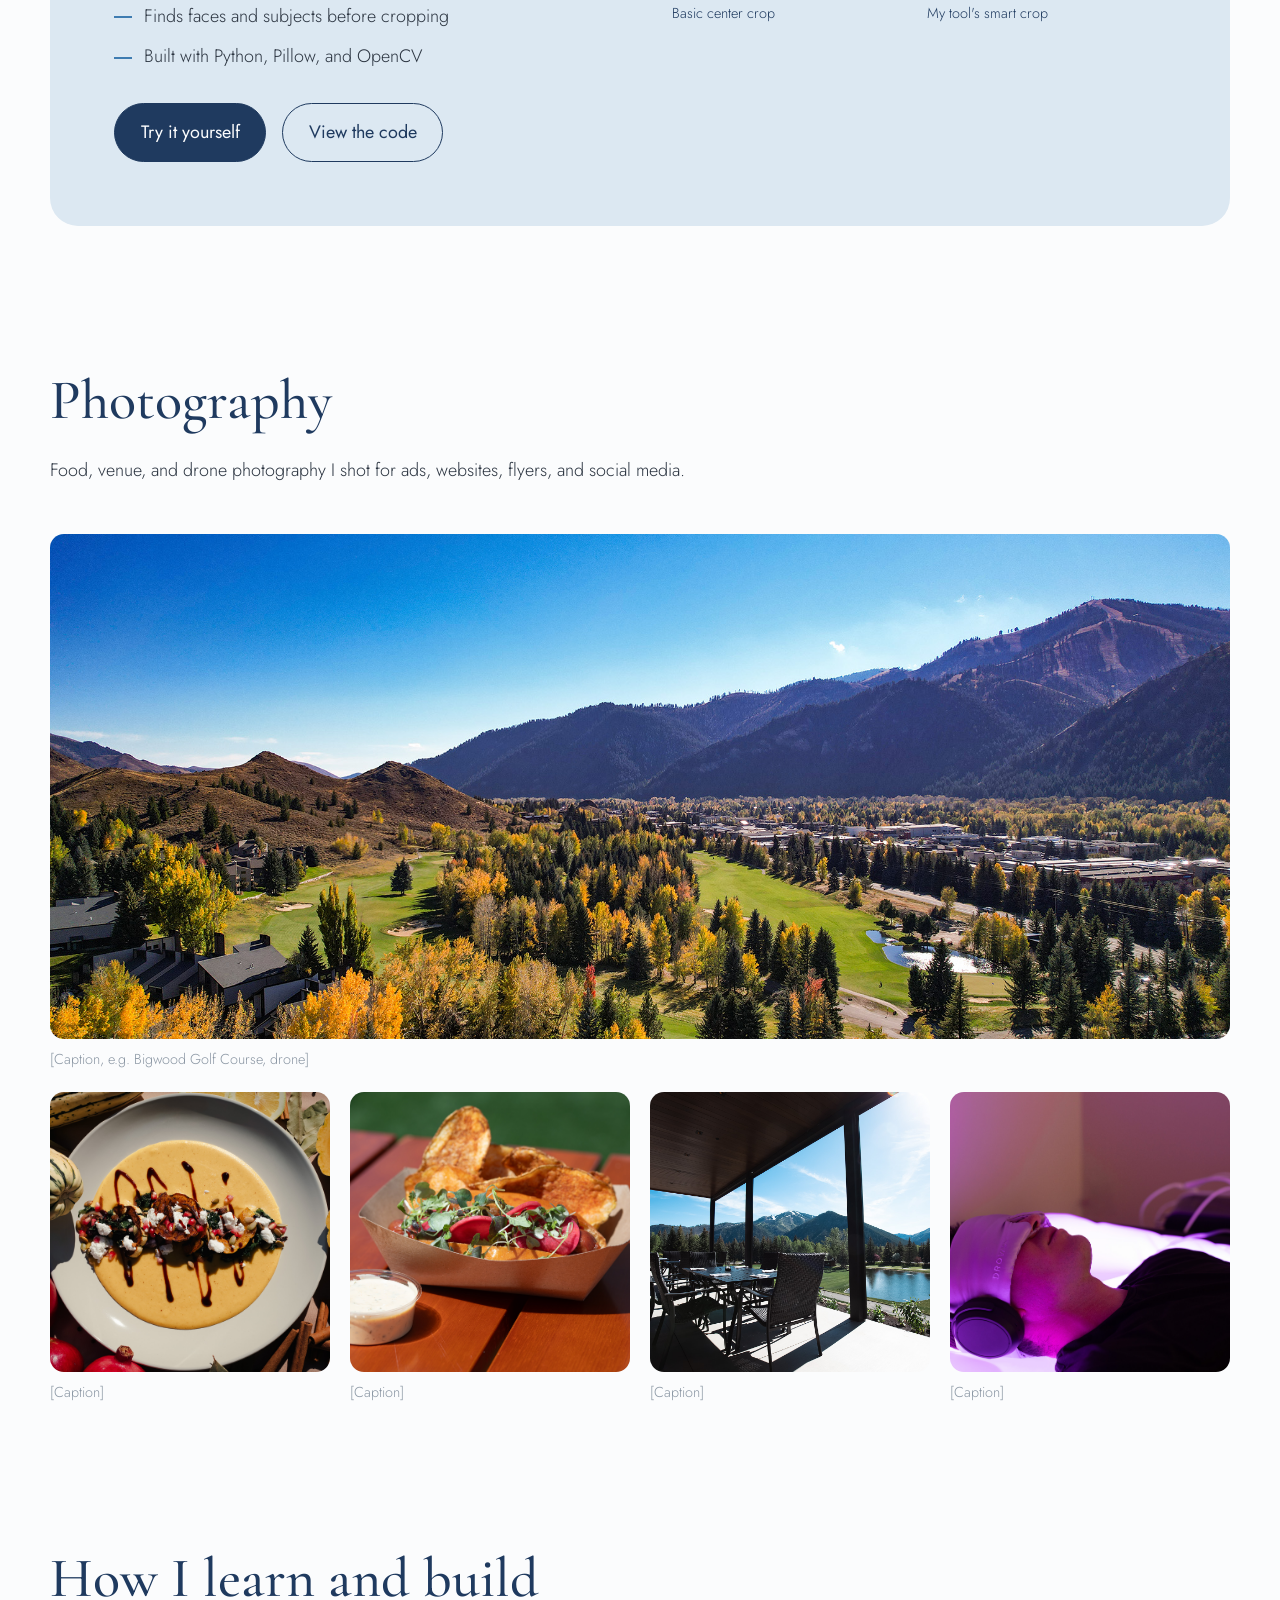
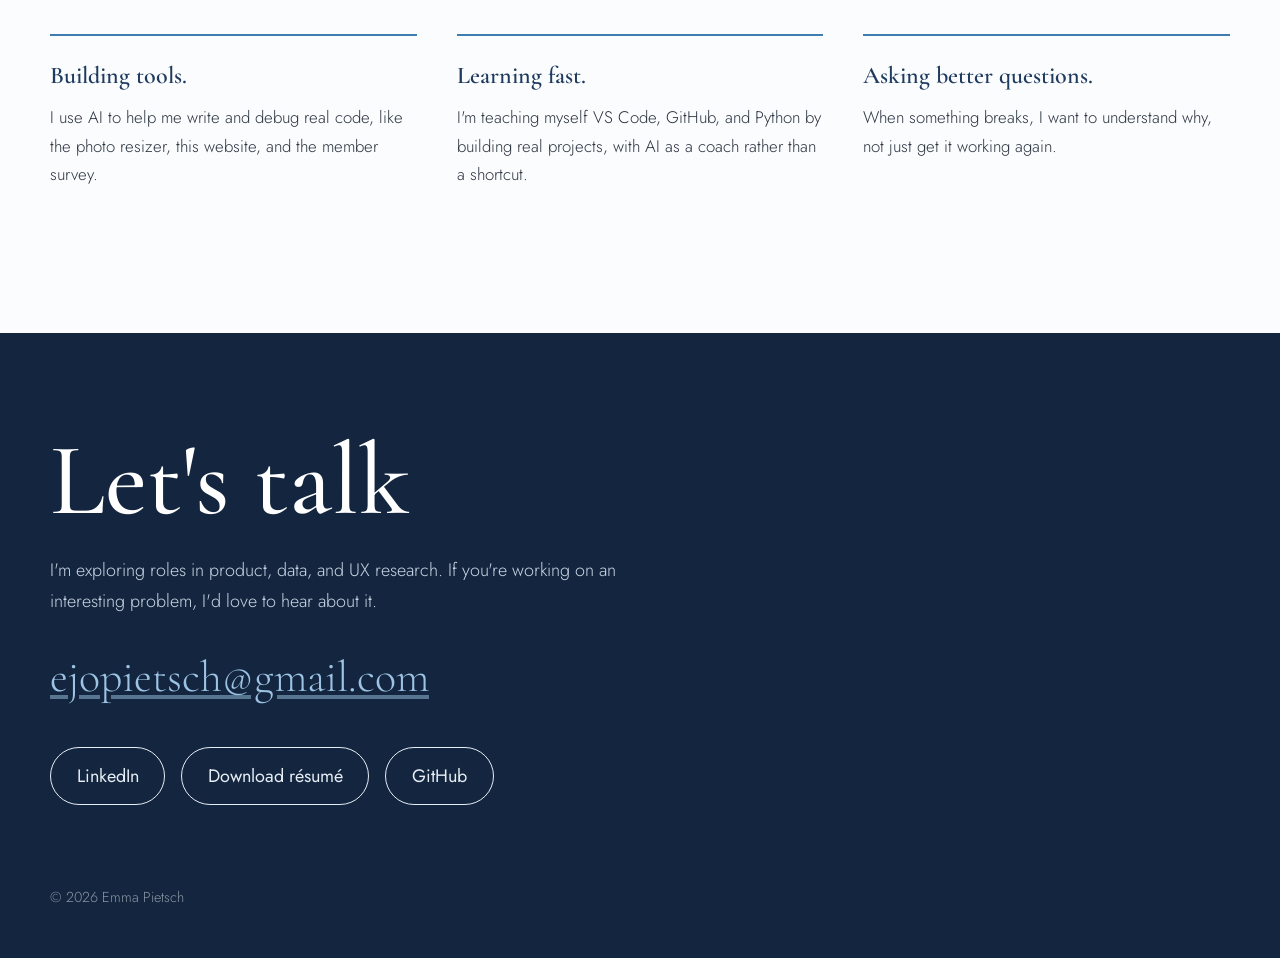
==== commit 6ca5eccd: "Redesign site with dark hero, career timeline, and new positioning" ====
--- a/index.html
+++ b/index.html
@@ -3,7 +3,7 @@
 <head>
   <meta charset="UTF-8">
   <meta name="viewport" content="width=device-width, initial-scale=1">
-  <title>Emma Pietsch | Marketing, Creative & AI</title>
+  <title>Emma Pietsch | People, Problems & Technology</title>
   <link rel="preconnect" href="https://fonts.googleapis.com">
   <link rel="preconnect" href="https://fonts.gstatic.com" crossorigin>
   <link href="https://fonts.googleapis.com/css2?family=Cormorant+Garamond:ital,wght@0,400;0,500;0,600;1,400&family=Jost:wght@300;400;500&display=swap" rel="stylesheet">
@@ -11,92 +11,109 @@
 </head>
 <body>
 
-  <nav>
-    <a class="name" href="#">Emma</a>
-    <ul>
-      <li><a href="#about">About</a></li>
-      <li><a href="#work">Work</a></li>
-      <li><a href="#project">Project</a></li>
-      <li><a href="#photos">Photos</a></li>
-      <li><a href="#ai">AI</a></li>
-      <li><a href="#contact">Contact</a></li>
-    </ul>
-  </nav>
-
+  <!-- The dark opening screen: navigation, headline, and quick facts -->
   <header class="hero">
-    <!-- The swooping blue lines -->
-    <svg class="swoops" viewBox="0 0 1440 800" preserveAspectRatio="xMidYMid slice" aria-hidden="true">
-      <path class="wash" d="M-100 620 C 300 420, 700 760, 1100 520 S 1500 380, 1600 420" />
-      <path class="main" d="M-100 560 C 280 360, 640 720, 1040 470 S 1460 300, 1560 360" />
-      <path class="soft" d="M-100 610 C 320 430, 700 780, 1080 540 S 1480 380, 1580 440" />
-      <path class="soft" d="M600 -50 C 820 150, 1100 60, 1250 260 S 1400 520, 1540 500" />
-    </svg>
+    <nav>
+      <a class="name" href="#">Emma Pietsch</a>
+      <ul>
+        <li><a href="#about">About</a></li>
+        <li><a href="#work">Work</a></li>
+        <li><a href="#project">Project</a></li>
+        <li><a href="#photos">Photos</a></li>
+        <li><a href="#contact">Contact</a></li>
+      </ul>
+    </nav>
 
     <div class="hero-text">
-      <h1>I run marketing for three brands, and I use AI to do it faster</h1>
-      <p>Marketing coordinator handling social, email, photography, and web for a wellness club, a golf course, and a restaurant. Looking for my next role in tech and AI.</p>
-      <div class="actions">
-        <a class="btn primary" href="resume.pdf">View my résumé</a>
-        <a class="btn" href="#work">See my work</a>
+      <h1>I connect people, problems, and technology.</h1>
+      <div class="hero-bottom">
+        <div>
+          <p>I'm drawn to the questions behind the work: why people do what they do, what the numbers are really saying, and how a product could serve them better. I do my best work on problems I haven't solved yet.</p>
+          <div class="actions">
+            <a class="btn primary" href="resume.pdf">View my résumé</a>
+            <a class="btn" href="#work">See my work</a>
+          </div>
+        </div>
+        <ul class="proof">
+          <li><strong>3</strong> brands managed at once</li>
+          <li><strong>60+</strong> instructor schedules coordinated</li>
+          <li><strong>1</strong> Python tool built from scratch</li>
+        </ul>
       </div>
-      <ul class="proof">
-        <li><strong>3</strong> brands managed at once</li>
-        <li><strong>4</strong> platforms run daily</li>
-        <li><strong>[X]%</strong> growth in [your best metric]</li>
-      </ul>
     </div>
   </header>
 
-  <svg class="divider" viewBox="0 0 1440 60" preserveAspectRatio="none" aria-hidden="true">
-    <path d="M0 40 C 360 0, 1080 60, 1440 15" />
-  </svg>
+  <!-- About: a short intro, then a timeline of every role I said yes to -->
+  <section class="about" id="about">
+    <h2>Every role started as something I'd never done before.</h2>
+    <p class="section-intro">I said yes, then figured it out. Along the way I found what I care about most: how people actually use things, what the data shows, and how to make a product better.</p>
 
-  <section class="about" id="about">
-    <h2>About me</h2>
-    <p>I run marketing for three brands under one roof: a wellness club, a golf course, and a restaurant. That means social media, newsletters, photography, websites, and app marketing, often in the same afternoon.</p>
-    <p>Now I'm teaching myself the technical side: VS Code, GitHub, and working with AI tools to build things, not just write about them. This site is my first project.</p>
+    <ol class="timeline">
+      <li>
+        <span class="when">June 2025</span>
+        <h3>Member Services</h3>
+        <p>Started at the front desk of Zenergy, a wellness club, learning what members need firsthand.</p>
+      </li>
+      <li>
+        <span class="when">October 2025</span>
+        <h3>Marketing Coordinator</h3>
+        <p>Moved into marketing four months later: social, email, photography, and the website.</p>
+      </li>
+      <li>
+        <span class="when">January 2026</span>
+        <h3>Two more brands</h3>
+        <p>Took on a golf course and a restaurant, each with its own audience and voice.</p>
+      </li>
+      <li>
+        <span class="when">February 2026</span>
+        <h3>Group Fitness Manager</h3>
+        <p>Ran schedules for 60+ instructors for a season, on top of marketing.</p>
+      </li>
+      <li class="now">
+        <span class="when">Now</span>
+        <h3>Learning to build</h3>
+        <p>Teaching myself code, AI, and data with VS Code, GitHub, and Python. This site is one result.</p>
+      </li>
+    </ol>
   </section>
-
-  <svg class="divider" viewBox="0 0 1440 60" preserveAspectRatio="none" aria-hidden="true">
-    <path d="M0 20 C 400 60, 1000 0, 1440 45" />
-  </svg>
 
   <section id="work">
     <h2>Selected work</h2>
     <div class="work-list">
       <article class="work-item">
-        <h3>Social media for three brands</h3>
-        <p>Took over social for a golf course and restaurant on top of the wellness club, building a separate voice and posting plan for each.</p>
-        <p class="result">[Result: e.g. followers up X% in 6 months]</p>
-        <p class="tools">Instagram, Facebook, Google, Yelp</p>
+        <h3>Member survey</h3>
+        <div>
+          <p>We wanted to hear directly from members instead of guessing what they wanted. I helped build the code for a survey on the website that sends every answer straight into a Google Sheet, ready to sort and analyze, and I tracked which members responded.</p>
+          <!-- Add a real result if you have one, e.g. <p class="result">142 responses in two weeks</p> -->
+          <p class="tools">HTML, web forms, Google Sheets</p>
+        </div>
       </article>
       <article class="work-item">
-        <h3>Member survey</h3>
-        <p>Built a website survey that sends answers straight to a Google Sheet, then launched it with a Mailchimp campaign.</p>
-        <p class="result">[Result: e.g. X responses, X% open rate]</p>
-        <p class="tools">Web forms, Google Sheets, Mailchimp</p>
+        <h3>Member app support and product feedback</h3>
+        <div>
+          <p>I'm the link between members using our mobile app and the developers who build it. I track bugs, explain problems to the developers clearly, and help members when something isn't working, so issues get fixed and the app keeps improving.</p>
+          <p class="tools">Bug tracking, developer communication, member support</p>
+        </div>
       </article>
       <article class="work-item">
-        <h3>Photography and drone</h3>
-        <p>Shot food, venue, and aerial photos used in menus, ads, and the website, replacing paid stock and outside photographers.</p>
-        <p class="result">[Result: e.g. photos used across X campaigns]</p>
-        <p><a href="#photos">See the gallery</a></p>
-        <p class="tools">Drone, photo editing</p>
+        <h3>Three audiences, three strategies</h3>
+        <div>
+          <p>A wellness club, a golf course, and a restaurant attract very different people. I figured out what each audience cares about and built a separate voice and plan for each brand, across Instagram, Facebook, Google, and Yelp.</p>
+          <!-- Add a real result if you have one, e.g. <p class="result">Followers up 30% in 6 months</p> -->
+          <p class="tools">Audience research, content planning, social platforms</p>
+        </div>
       </article>
       <article class="work-item">
         <h3>This website</h3>
-        <p>Designed and coded by me, working alongside Claude, and published with GitHub Pages.</p>
-        <p class="result">My first coding project, built from scratch</p>
-        <p class="tools">HTML, CSS, VS Code, GitHub, Claude</p>
+        <div>
+          <p>Designed and coded by me, working alongside Claude, and published with GitHub Pages. My first coding project, built from scratch.</p>
+          <p class="tools">HTML, CSS, VS Code, GitHub, Claude</p>
+        </div>
       </article>
     </div>
   </section>
 
-  <svg class="divider" viewBox="0 0 1440 60" preserveAspectRatio="none" aria-hidden="true">
-    <path d="M0 20 C 400 60, 1000 0, 1440 45" />
-  </svg>
-
-  <section id="project">
+  <section id="project" class="project">
     <div class="feature">
       <div>
         <h2>Featured project: smart photo resizer</h2>
@@ -125,62 +142,57 @@
     </div>
   </section>
 
-  <svg class="divider" viewBox="0 0 1440 60" preserveAspectRatio="none" aria-hidden="true">
-    <path d="M0 40 C 360 0, 1080 60, 1440 15" />
-  </svg>
-
   <section id="photos">
     <h2>Photography</h2>
-    <p class="section-intro">Food, venue, and drone photography I shot for menus, ads, and social media.</p>
+    <p class="section-intro">Food, venue, and drone photography I shot for ads, websites, flyers, and social media.</p>
+    <!-- TODO: replace every [bracketed] alt and caption below with a real description -->
     <div class="gallery">
       <figure class="wide">
-        <img src="images/drone-1.jpg" alt="[Describe the photo, e.g. aerial view of the golf course at sunset]" loading="lazy">
+        <img src="images/drone-1.jpg" alt="Aerial drone shot of Bigwood Golf Course" loading="lazy">
         <figcaption>[Caption, e.g. Bigwood Golf Course, drone]</figcaption>
       </figure>
       <figure>
-        <img src="images/food-1.jpg" alt="[Describe the photo]" loading="lazy">
+        <img src="images/food-1.jpg" alt="Butternut squash soup, Zenergy" loading="lazy">
         <figcaption>[Caption]</figcaption>
       </figure>
       <figure>
-        <img src="images/food-2.jpg" alt="[Describe the photo]" loading="lazy">
+        <img src="images/food-2.jpg" alt="Hot dog from Birdies, Bigwood Golf Course" loading="lazy">
         <figcaption>[Caption]</figcaption>
       </figure>
       <figure>
-        <img src="images/venue-1.jpg" alt="[Describe the photo]" loading="lazy">
+        <img src="images/venue-1.jpg" alt="Patio view of Baldy, Timbers Restaurant" loading="lazy">
         <figcaption>[Caption]</figcaption>
       </figure>
       <figure>
-        <img src="images/venue-2.jpg" alt="[Describe the photo]" loading="lazy">
+        <img src="images/venue-2.jpg" alt="ZenFloat with hydrogen inhalation, Zenergy" loading="lazy">
         <figcaption>[Caption]</figcaption>
       </figure>
     </div>
   </section>
 
   <section class="ai" id="ai">
-    <h2>How I use AI at work</h2>
+    <h2>How I learn and build</h2>
     <ul class="ai-list">
-      <li><strong>Copy and newsletters.</strong> I draft with Claude, then edit for each brand's voice, which cuts my writing time [by about X%].</li>
-      <li><strong>Building tools.</strong> I use AI to write and debug code, like this website and the member survey.</li>
-      <li><strong>Learning fast.</strong> I'm teaching myself VS Code and GitHub by building real projects with AI as a coach.</li>
+      <li><strong>Building tools.</strong> I use AI to help me write and debug real code, like the photo resizer, this website, and the member survey.</li>
+      <li><strong>Learning fast.</strong> I'm teaching myself VS Code, GitHub, and Python by building real projects, with AI as a coach rather than a shortcut.</li>
+      <li><strong>Asking better questions.</strong> When something breaks, I want to understand why, not just get it working again.</li>
     </ul>
   </section>
 
-  <svg class="divider" viewBox="0 0 1440 60" preserveAspectRatio="none" aria-hidden="true">
-    <path d="M0 40 C 360 0, 1080 60, 1440 15" />
-  </svg>
-
-  <section class="contact" id="contact">
-    <h2>Let's talk</h2>
-    <p>I'm open to marketing roles in tech and AI, and I'd love to hear about yours.</p>
-    <p><a href="mailto:ejopietsch@gmail.com">ejopietsch@gmail.com</a></p>
-    <div class="actions">
-      <a class="btn" href="https://www.linkedin.com/in/emma-pietsch-49a794238">LinkedIn</a>
-      <a class="btn" href="resume.pdf">Download résumé</a>
-      <a class="btn" href="https://github.com/justpietschy">GitHub</a>
+  <!-- Dark closing band that mirrors the opening screen -->
+  <footer class="contact" id="contact">
+    <div class="contact-inner">
+      <h2>Let's talk</h2>
+      <p>I'm exploring roles in product, data, and UX research. If you're working on an interesting problem, I'd love to hear about it.</p>
+      <p><a class="email" href="mailto:ejopietsch@gmail.com">ejopietsch@gmail.com</a></p>
+      <div class="actions">
+        <a class="btn" href="https://www.linkedin.com/in/emma-pietsch-49a794238">LinkedIn</a>
+        <a class="btn" href="resume.pdf">Download résumé</a>
+        <a class="btn" href="https://github.com/justpietschy">GitHub</a>
+      </div>
+      <p class="copyright">© 2026 Emma Pietsch</p>
     </div>
-  </section>
-
-  <footer>© 2026 Emma</footer>
+  </footer>
 
 </body>
 </html>
--- a/style.css
+++ b/style.css
@@ -1,14 +1,17 @@
-/* ---------- Colors (change these to adjust the whole site) ---------- */
+/* ---------- Colors and fonts (change these to adjust the whole site) ---------- */
 :root {
-  --paper: #FBFCFD;      /* bottle white */
-  --navy: #1F3A5F;       /* label navy, used for headings */
+  --paper: #FBFCFD;      /* bottle white, main background */
+  --navy: #1F3A5F;       /* label navy, headings */
+  --deep: #14263F;       /* darker navy for the opening and closing bands */
   --ink: #2B3440;        /* body text */
-  --swoop: #3E7CB1;      /* the main blue line */
+  --blue: #3E7CB1;       /* accent blue */
+  --sky: #9CC3E4;        /* light blue that reads well on dark navy */
   --mist: #DCE8F2;       /* pale blue wash */
   --silver: #8A96A3;     /* quiet gray for small text */
 
   --serif: "Cormorant Garamond", Georgia, "Times New Roman", serif;
   --sans: "Jost", "Helvetica Neue", Arial, sans-serif;
+  --width: 1180px;       /* how wide the content can get */
 }
 
 * { box-sizing: border-box; margin: 0; padding: 0; }
@@ -22,146 +25,211 @@
   line-height: 1.7;
 }
 
-a { color: var(--navy); text-decoration-color: var(--swoop); text-underline-offset: 4px; }
-a:hover { color: var(--swoop); }
-a:focus-visible { outline: 2px solid var(--swoop); outline-offset: 4px; }
-
-/* ---------- Top navigation ---------- */
+a { color: var(--navy); text-decoration-color: var(--blue); text-underline-offset: 4px; }
+a:hover { color: var(--blue); }
+a:focus-visible { outline: 2px solid var(--blue); outline-offset: 4px; }
+
+/* ---------- Opening screen (dark navy) ---------- */
+.hero {
+  background: var(--deep);
+  color: #E6EDF5;
+  min-height: 100vh;
+  display: flex;
+  flex-direction: column;
+  padding: 0 1.5rem 3.5rem;
+}
+.hero a { color: #E6EDF5; }
+.hero a:hover { color: var(--sky); }
+.hero a:focus-visible, .contact a:focus-visible { outline-color: var(--sky); }
+
 nav {
   display: flex;
   justify-content: space-between;
   align-items: baseline;
-  max-width: 1100px;
+  width: 100%;
+  max-width: var(--width);
   margin: 0 auto;
-  padding: 2rem 1.5rem;
-  position: relative;
-  z-index: 2;
-}
-.name { font-family: var(--serif); font-size: 1.75rem; font-weight: 500; color: var(--navy); text-decoration: none; }
+  padding: 2rem 0;
+}
+.name { font-family: var(--serif); font-size: 1.6rem; font-weight: 500; text-decoration: none; }
 nav ul { display: flex; gap: 2rem; list-style: none; }
 nav ul a { text-decoration: none; font-size: 1rem; }
 
-/* ---------- Hero with the swooping lines ---------- */
-.hero {
-  position: relative;
-  min-height: 80vh;
+.hero-text {
+  flex: 1;
   display: flex;
-  align-items: center;
-  overflow: hidden;
-}
-.swoops {
-  position: absolute;
-  inset: 0;
+  flex-direction: column;
+  justify-content: flex-end;
   width: 100%;
-  height: 100%;
-  z-index: 0;
-}
-.swoops path { fill: none; stroke-linecap: round; }
-.swoops .main { stroke: var(--swoop); stroke-width: 2.5; }
-.swoops .soft { stroke: var(--swoop); stroke-width: 1.25; opacity: 0.45; }
-.swoops .wash { stroke: var(--mist); stroke-width: 60; }
-
-/* One gentle "drawing" animation when the page loads */
-.swoops .main, .swoops .soft {
-  stroke-dasharray: 2400;
-  stroke-dashoffset: 2400;
-  animation: draw 2.8s ease-out forwards;
-}
-.swoops .soft { animation-delay: 0.4s; }
-@keyframes draw { to { stroke-dashoffset: 0; } }
-@media (prefers-reduced-motion: reduce) {
-  .swoops .main, .swoops .soft { animation: none; stroke-dashoffset: 0; }
-}
-
-.hero-text {
-  position: relative;
-  z-index: 1;
-  max-width: 1100px;
+  max-width: var(--width);
   margin: 0 auto;
-  padding: 0 1.5rem;
-  width: 100%;
-}
+}
+/* The big headline is the one bold moment on the page */
 .hero h1 {
   font-family: var(--serif);
   font-weight: 400;
-  font-size: clamp(2.75rem, 7vw, 5.5rem);
-  line-height: 1.05;
-  color: var(--navy);
-  max-width: 14ch;
-  letter-spacing: -0.01em;
-}
-.hero p { margin-top: 1.5rem; max-width: 34rem; font-size: 1.25rem; }
-
-/* ---------- Buttons and proof points ---------- */
+  font-size: clamp(3.25rem, 9vw, 8.25rem);
+  line-height: 0.95;
+  letter-spacing: -0.02em;
+  color: #FFFFFF;
+  max-width: 15ch;
+  padding-top: 3rem;
+}
+.hero-bottom {
+  display: grid;
+  grid-template-columns: 1.3fr 1fr;
+  gap: 3rem;
+  align-items: end;
+  margin-top: 3.5rem;
+  padding-top: 2.5rem;
+  border-top: 1px solid rgba(156, 195, 228, 0.35);
+}
+.hero-bottom p { max-width: 34rem; font-size: 1.2rem; color: #C9D6E4; }
+
+.proof { list-style: none; display: grid; gap: 1.25rem; font-size: 0.95rem; color: #C9D6E4; }
+.proof li { display: flex; align-items: baseline; gap: 1rem; }
+.proof strong { font-variant-numeric: lining-nums; font-family: var(--serif); font-size: 2.5rem; font-weight: 500; color: var(--sky); line-height: 1; min-width: 3.5ch; }
+
+/* ---------- Buttons ---------- */
 .actions { display: flex; flex-wrap: wrap; gap: 1rem; margin-top: 2rem; }
 .btn {
   display: inline-block;
   padding: 0.8rem 1.6rem;
-  border: 1.5px solid var(--navy);
+  border: 1.5px solid currentColor;
   border-radius: 999px;
   text-decoration: none;
   font-weight: 400;
-  background: var(--paper);
-}
-.btn.primary { background: var(--navy); color: var(--paper); }
-.btn.primary:hover { background: var(--swoop); border-color: var(--swoop); color: var(--paper); }
-.proof { display: flex; flex-wrap: wrap; gap: 2.5rem; list-style: none; margin-top: 3rem; font-size: 1rem; }
-.proof strong { display: block; font-family: var(--serif); font-size: 2.25rem; font-weight: 500; color: var(--navy); line-height: 1.1; }
+}
+.btn.primary { background: var(--navy); border-color: var(--navy); color: var(--paper); }
+.btn.primary:hover { background: var(--blue); border-color: var(--blue); color: var(--paper); }
+/* On dark bands, the main button turns light */
+.hero .btn.primary, .contact .btn.primary { background: #FFFFFF; border-color: #FFFFFF; color: var(--deep); }
+.hero .btn.primary:hover { background: var(--sky); border-color: var(--sky); color: var(--deep); }
 
 /* ---------- Content sections ---------- */
-section { max-width: 1100px; margin: 0 auto; padding: 5rem 1.5rem; }
+section { max-width: calc(var(--width) + 3rem); margin: 0 auto; padding: 7rem 1.5rem 2rem; }
 h2 {
   font-family: var(--serif);
   font-weight: 500;
-  font-size: clamp(2rem, 4vw, 2.75rem);
+  font-size: clamp(2.25rem, 4.5vw, 3.5rem);
+  line-height: 1.1;
   color: var(--navy);
   margin-bottom: 1.5rem;
-}
-h3 { font-family: var(--serif); font-weight: 600; font-size: 1.5rem; color: var(--navy); }
-.about p { max-width: 38rem; margin-bottom: 1rem; }
-
-/* A thin swoop between sections */
-.divider { display: block; width: 100%; height: 60px; }
-.divider path { fill: none; stroke: var(--swoop); stroke-width: 1.5; opacity: 0.6; }
-
-.work-list { display: grid; grid-template-columns: repeat(auto-fit, minmax(280px, 1fr)); gap: 3rem 4rem; }
-.work-item { border-top: 1px solid var(--mist); padding-top: 1.25rem; }
-.work-item p { margin-top: 0.5rem; }
-.work-item .tools { color: var(--silver); font-size: 0.95rem; margin-top: 0.75rem; }
-.work-item .result { color: var(--navy); font-weight: 400; border-left: 2px solid var(--swoop); padding-left: 0.75rem; }
+  max-width: 22ch;
+}
+h3 { font-family: var(--serif); font-weight: 600; font-size: 1.6rem; line-height: 1.2; color: var(--navy); }
+.section-intro { max-width: 40rem; margin-bottom: 3rem; }
+
+/* ---------- Career timeline ---------- */
+.timeline {
+  list-style: none;
+  display: grid;
+  grid-template-columns: repeat(5, 1fr);
+  gap: 2rem;
+  position: relative;
+  padding-top: 2.5rem;
+}
+/* the line running through all the dots */
+.timeline::before {
+  content: "";
+  position: absolute;
+  top: 0.45rem;
+  left: 0;
+  right: 0;
+  height: 2px;
+  background: linear-gradient(to right, var(--mist), var(--blue));
+}
+.timeline li { position: relative; }
+.timeline li::before {               /* each dot */
+  content: "";
+  position: absolute;
+  top: -2.5rem;
+  left: 0;
+  width: 1rem;
+  height: 1rem;
+  border-radius: 50%;
+  background: var(--paper);
+  border: 2px solid var(--blue);
+}
+.timeline .now::before { background: var(--blue); box-shadow: 0 0 0 6px var(--mist); }
+.timeline .when { display: block; font-size: 0.9rem; color: var(--blue); font-weight: 400; margin-bottom: 0.35rem; }
+.timeline h3 { font-size: 1.45rem; margin-bottom: 0.5rem; }
+.timeline p { font-size: 1rem; line-height: 1.6; }
+
+/* ---------- Selected work: one row per project ---------- */
+.work-list { display: grid; }
+.work-item {
+  display: grid;
+  grid-template-columns: 1fr 1.6fr;
+  gap: 2rem 4rem;
+  padding: 2.25rem 0;
+  border-top: 1px solid var(--mist);
+}
+.work-item:last-child { border-bottom: 1px solid var(--mist); }
+.work-item h3 { font-size: 1.85rem; }
+.work-item p + p { margin-top: 0.75rem; }
+.work-item .tools { color: var(--silver); font-size: 0.95rem; }
+.work-item .result { color: var(--navy); font-weight: 400; border-left: 2px solid var(--blue); padding-left: 0.75rem; }
 
 /* ---------- Featured project ---------- */
-.feature { display: grid; grid-template-columns: 1fr 1fr; gap: 3rem; align-items: center; }
+.project { padding-top: 7rem; }
+.feature {
+  display: grid;
+  grid-template-columns: 1fr 1fr;
+  gap: 4rem;
+  align-items: center;
+  background: var(--mist);
+  border-radius: 28px;
+  padding: 4rem;
+}
 .feature p { margin-bottom: 1rem; max-width: 34rem; }
 .compare { display: grid; grid-template-columns: 1fr 1fr; gap: 1rem; }
 .compare figure { margin: 0; }
-.compare img { width: 100%; aspect-ratio: 4 / 5; object-fit: cover; border-radius: 12px; background: var(--mist); display: block; }
+.compare img { width: 100%; aspect-ratio: 4 / 5; object-fit: cover; border-radius: 14px; background: #C7D9E9; display: block; }
 .compare figcaption, .gallery figcaption { font-size: 0.9rem; color: var(--silver); margin-top: 0.5rem; }
+.compare figcaption { color: var(--navy); }
 .steps { list-style: none; margin: 1.5rem 0; display: grid; gap: 0.6rem; }
-.steps li::before { content: ""; display: inline-block; width: 18px; height: 2px; background: var(--swoop); vertical-align: middle; margin-right: 0.75rem; }
-@media (max-width: 800px) { .feature { grid-template-columns: 1fr; } }
+.steps li::before { content: ""; display: inline-block; width: 18px; height: 2px; background: var(--blue); vertical-align: middle; margin-right: 0.75rem; }
 
 /* ---------- Photo gallery ---------- */
-.gallery { display: grid; grid-template-columns: repeat(auto-fill, minmax(260px, 1fr)); gap: 1.5rem; }
+.gallery { display: grid; grid-template-columns: repeat(4, 1fr); gap: 1.25rem; }
 .gallery figure { margin: 0; }
-.gallery img { width: 100%; aspect-ratio: 1 / 1; object-fit: cover; border-radius: 12px; background: var(--mist); display: block; }
-.gallery .wide { grid-column: span 2; }
-.gallery .wide img { aspect-ratio: 2 / 1; }
-@media (max-width: 600px) { .gallery .wide { grid-column: span 1; } .gallery .wide img { aspect-ratio: 1 / 1; } }
-
-.ai { background: var(--mist); border-radius: 24px; max-width: 1052px; padding: 4rem 3rem; }
-.ai-list { list-style: none; display: grid; gap: 1.25rem; max-width: 42rem; }
-.ai-list strong { color: var(--navy); font-weight: 500; }
-@media (max-width: 600px) { .ai { padding: 3rem 1.5rem; border-radius: 0; } }
-
-.contact { text-align: left; }
-.contact a { font-family: var(--serif); font-size: clamp(1.75rem, 4vw, 2.5rem); }
-
-footer { text-align: center; color: var(--silver); font-size: 0.9rem; padding: 3rem 1.5rem; }
-
+.gallery img { width: 100%; aspect-ratio: 1 / 1; object-fit: cover; border-radius: 14px; background: var(--mist); display: block; }
+.gallery .wide { grid-column: 1 / -1; }
+.gallery .wide img { aspect-ratio: 21 / 9; }
+
+/* ---------- How I learn and build ---------- */
+.ai-list { list-style: none; display: grid; grid-template-columns: repeat(3, 1fr); gap: 2.5rem; }
+.ai-list li { border-top: 2px solid var(--blue); padding-top: 1.25rem; font-size: 1.05rem; }
+.ai-list strong { display: block; font-family: var(--serif); font-size: 1.5rem; font-weight: 600; color: var(--navy); margin-bottom: 0.4rem; }
+
+/* ---------- Closing band (dark navy) ---------- */
+.contact { background: var(--deep); color: #C9D6E4; margin-top: 7rem; padding: 6rem 1.5rem 3rem; }
+.contact-inner { max-width: var(--width); margin: 0 auto; }
+.contact h2 { color: #FFFFFF; font-size: clamp(3rem, 8vw, 6.5rem); line-height: 1; }
+.contact p { max-width: 36rem; }
+.contact a { color: #E6EDF5; }
+.contact a:hover { color: var(--sky); }
+.contact .email { text-decoration-color: rgba(156, 195, 228, 0.5); display: inline-block; margin-top: 1.5rem; font-family: var(--serif); font-size: clamp(1.75rem, 4vw, 2.75rem); color: var(--sky); }
+.copyright { margin-top: 5rem; font-size: 0.9rem; color: var(--silver); }
+
+/* ---------- Tablets ---------- */
+@media (max-width: 900px) {
+  .hero-bottom, .feature, .work-item { grid-template-columns: 1fr; }
+  .feature { padding: 2.5rem 1.75rem; }
+  .ai-list { grid-template-columns: 1fr; }
+  .gallery { grid-template-columns: repeat(2, 1fr); }
+  .gallery .wide img { aspect-ratio: 16 / 9; }
+  /* timeline turns vertical */
+  .timeline { grid-template-columns: 1fr; padding-top: 0; padding-left: 2.5rem; gap: 2.25rem; }
+  .timeline::before { top: 0; bottom: 0; left: 0.45rem; right: auto; width: 2px; height: auto; background: linear-gradient(to bottom, var(--mist), var(--blue)); }
+  .timeline li::before { top: 0.3rem; left: -2.5rem; }
+}
+
+/* ---------- Phones ---------- */
 @media (max-width: 600px) {
   nav { flex-direction: column; gap: 1rem; }
-  nav ul { gap: 1.25rem; }
-}
-
-.section-intro { max-width: 38rem; margin-bottom: 2rem; }
+  nav ul { gap: 1.1rem; flex-wrap: wrap; }
+  section { padding-top: 5rem; }
+  .gallery { grid-template-columns: 1fr; }
+}
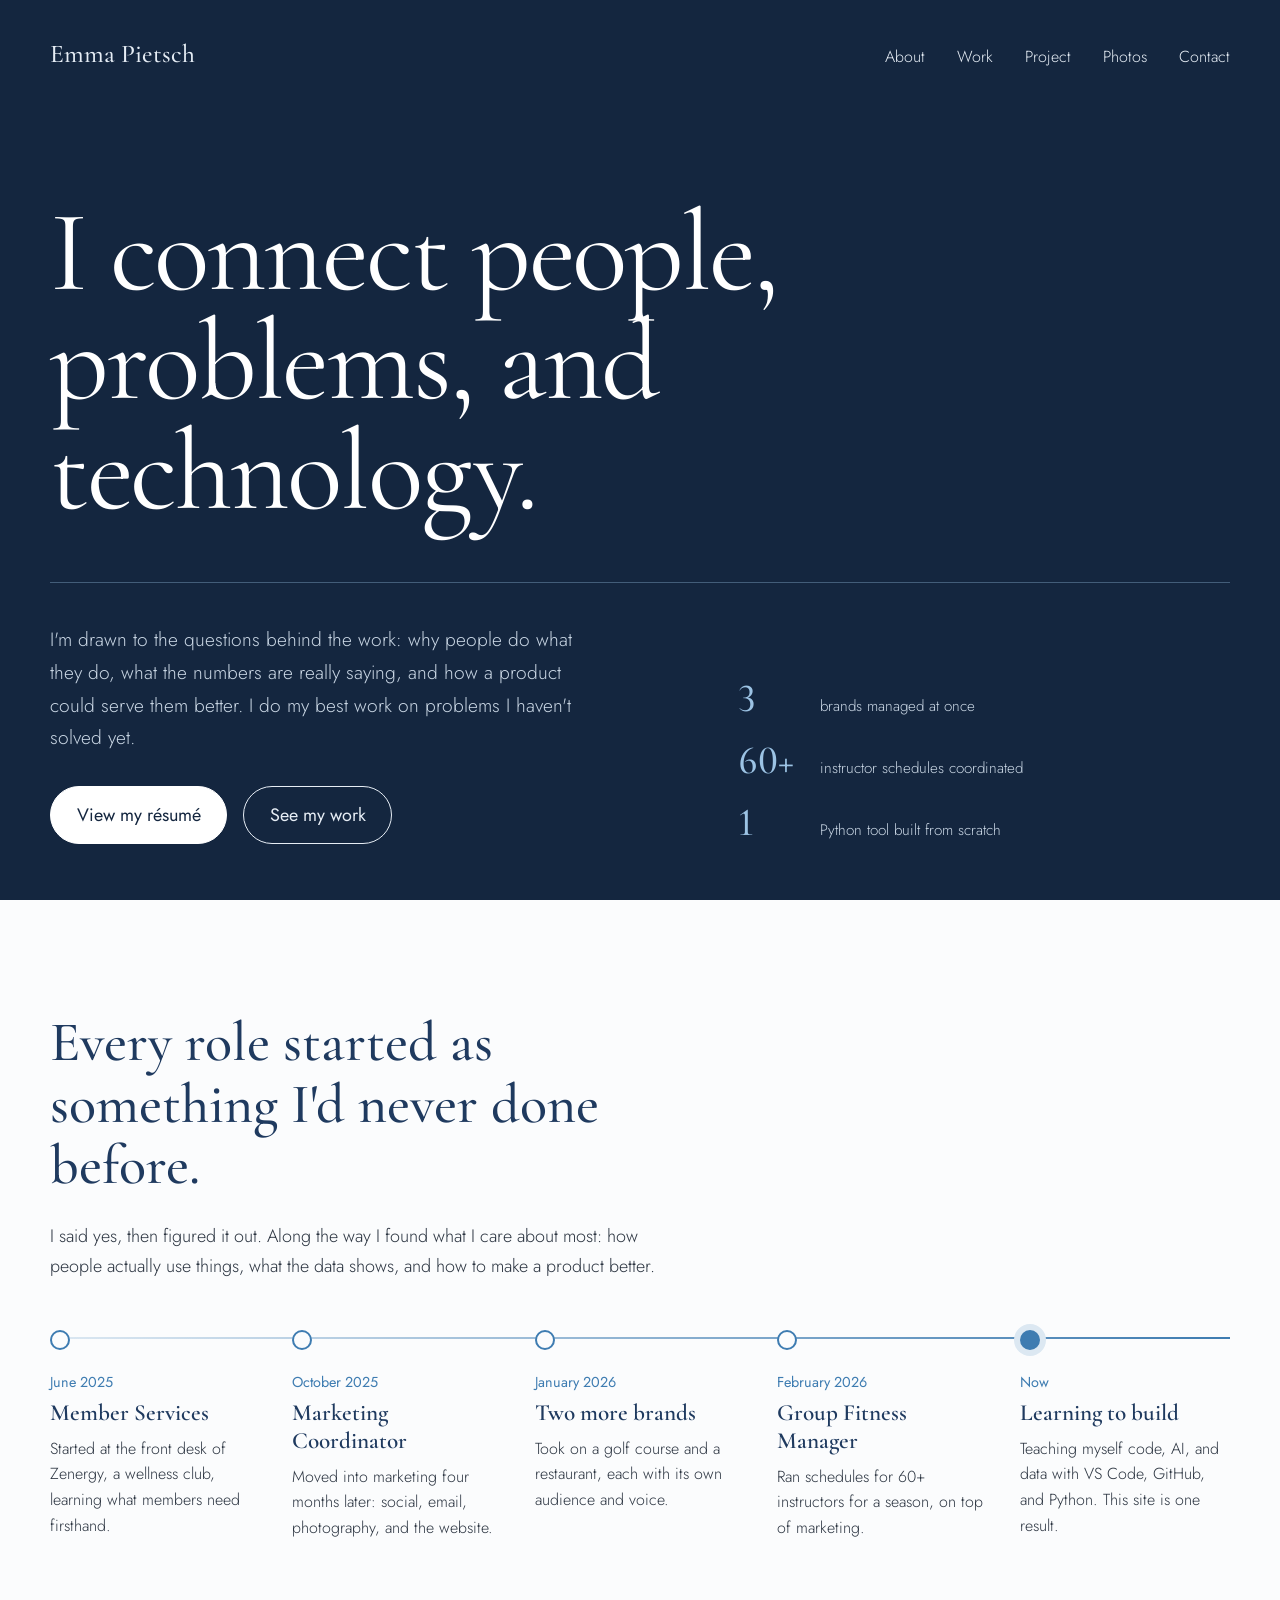
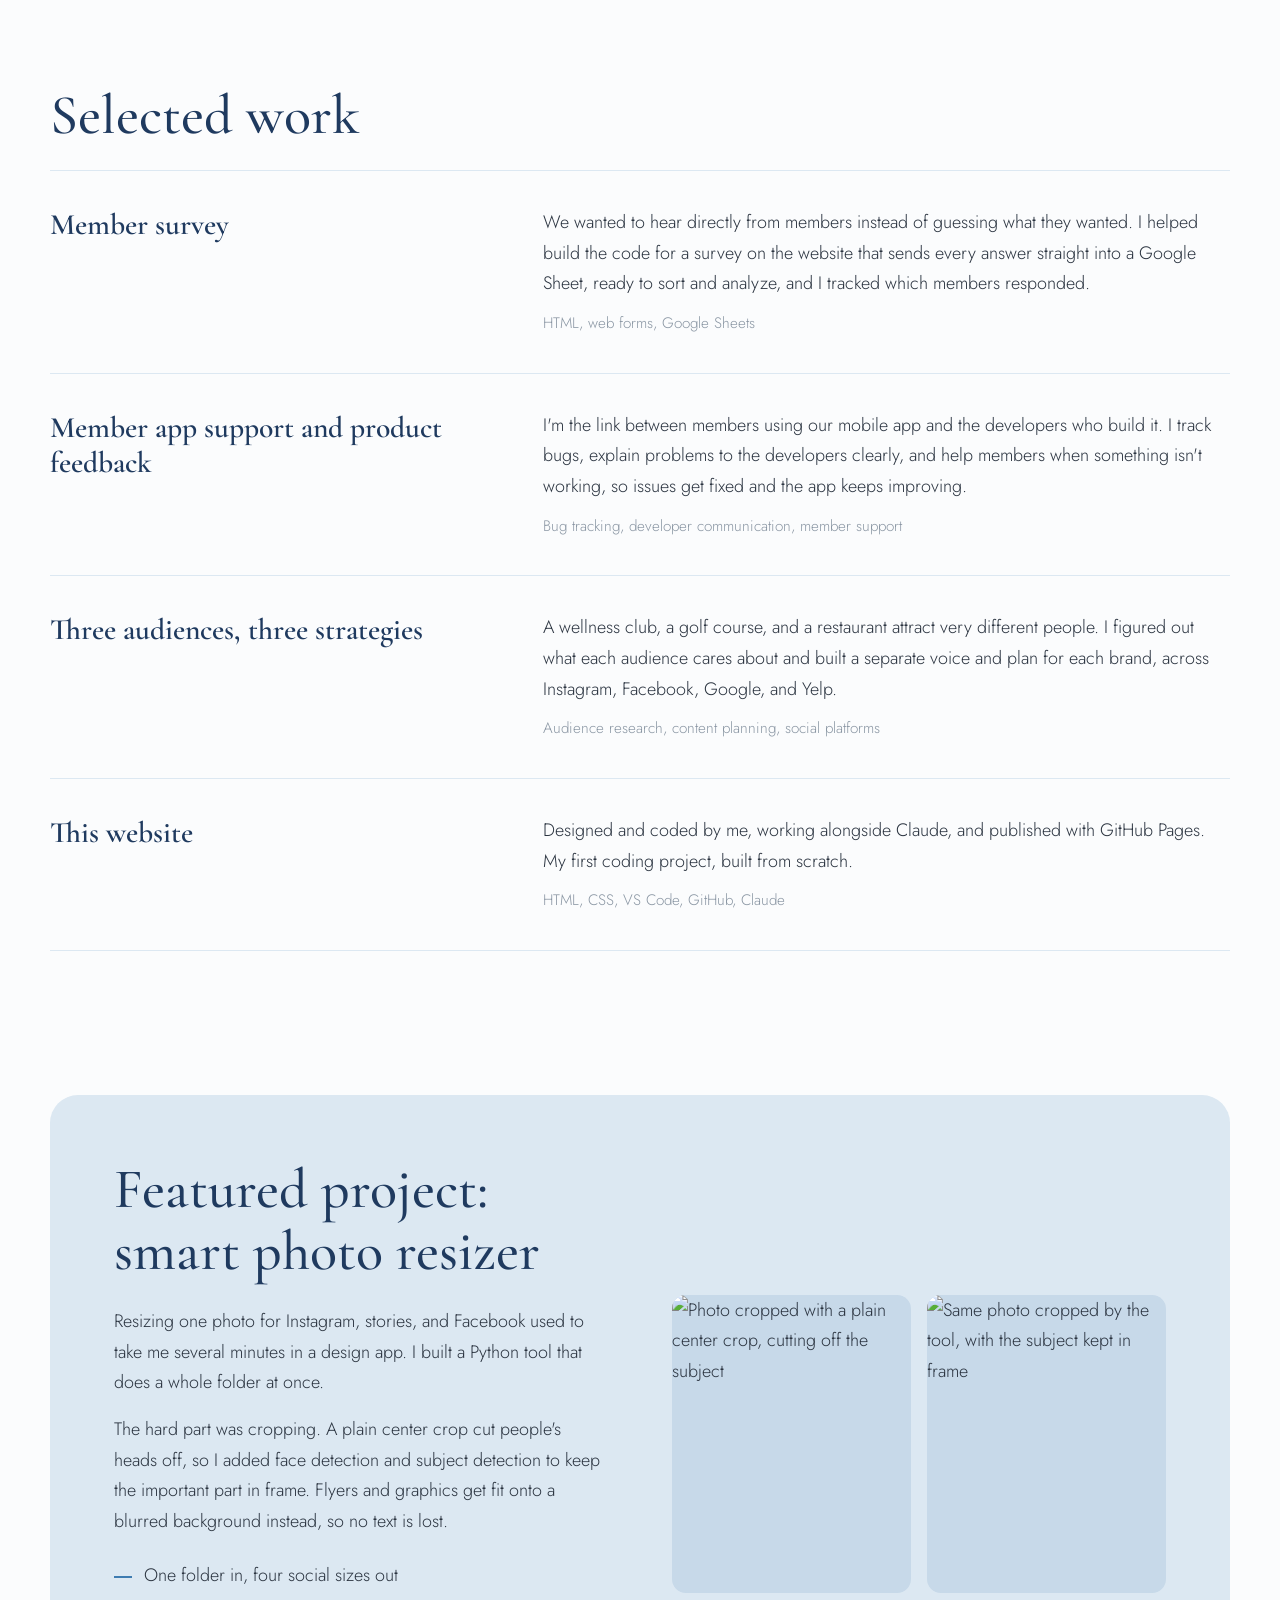
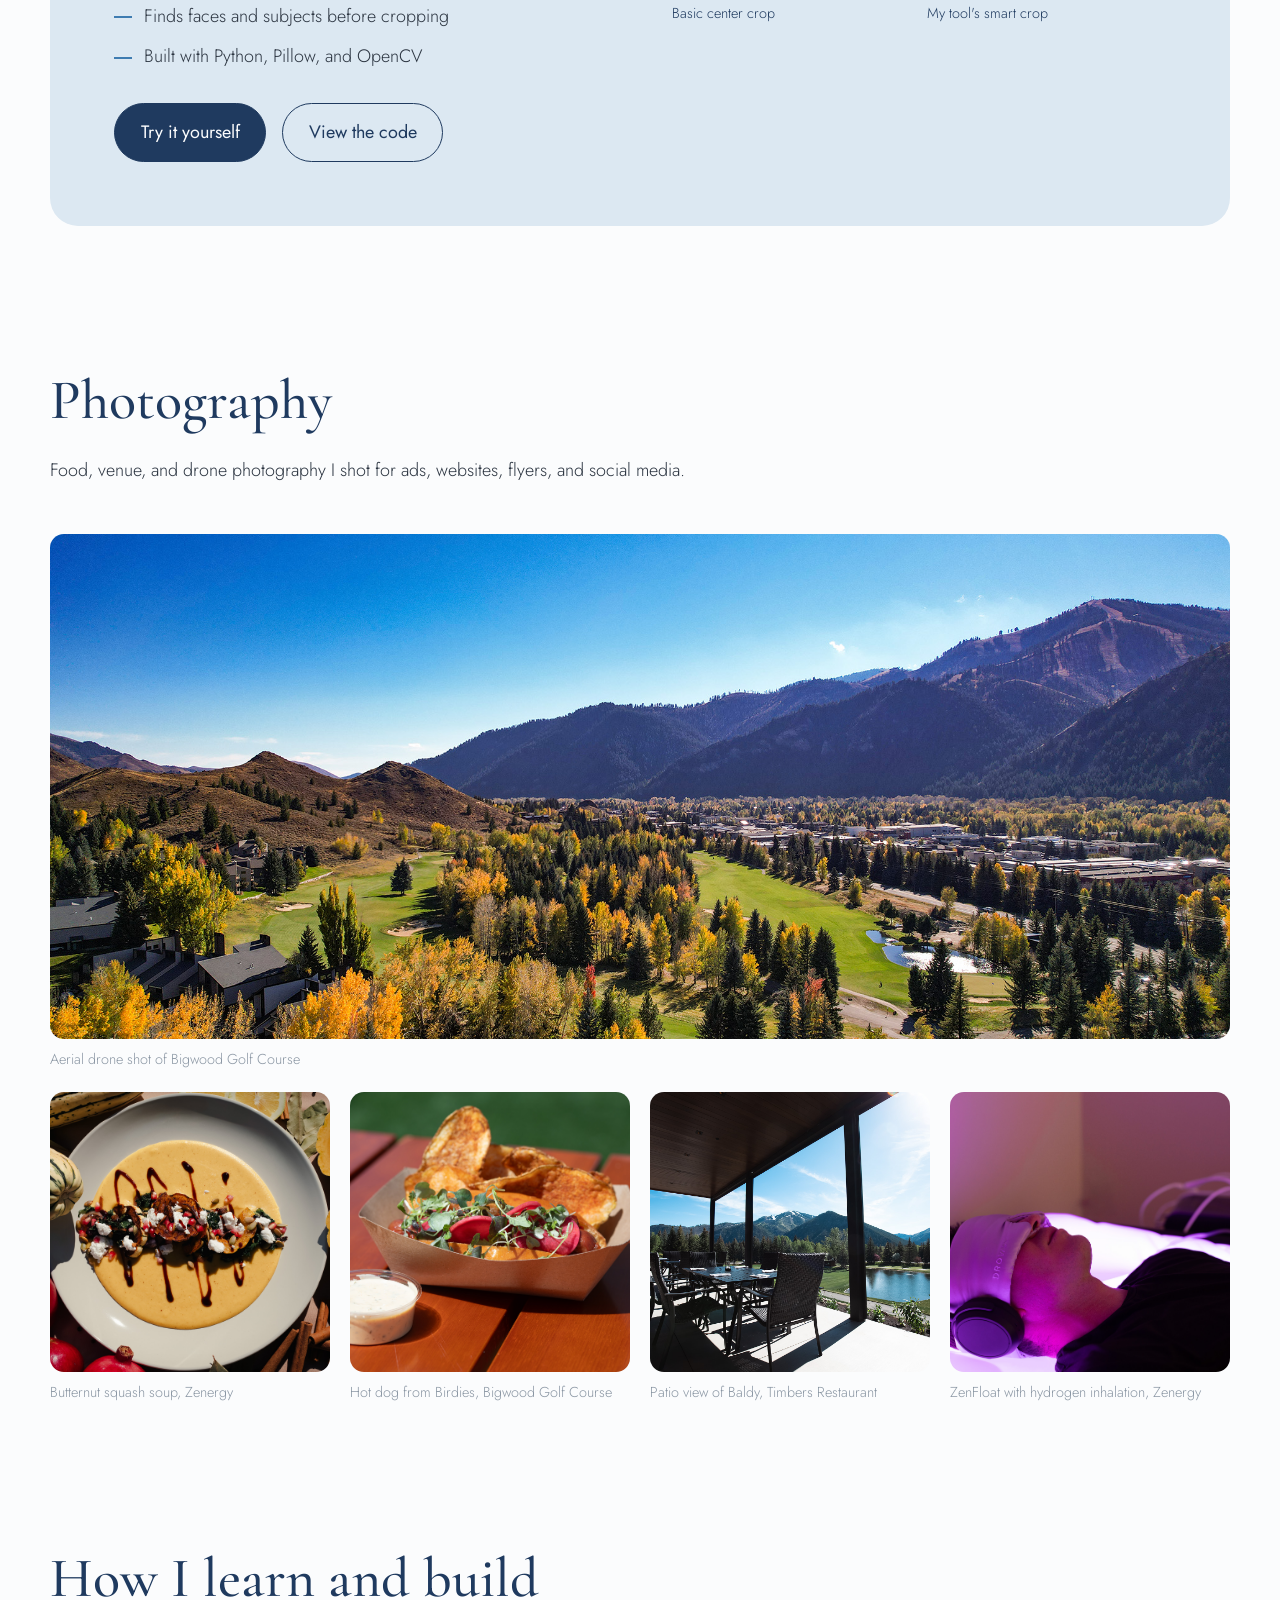
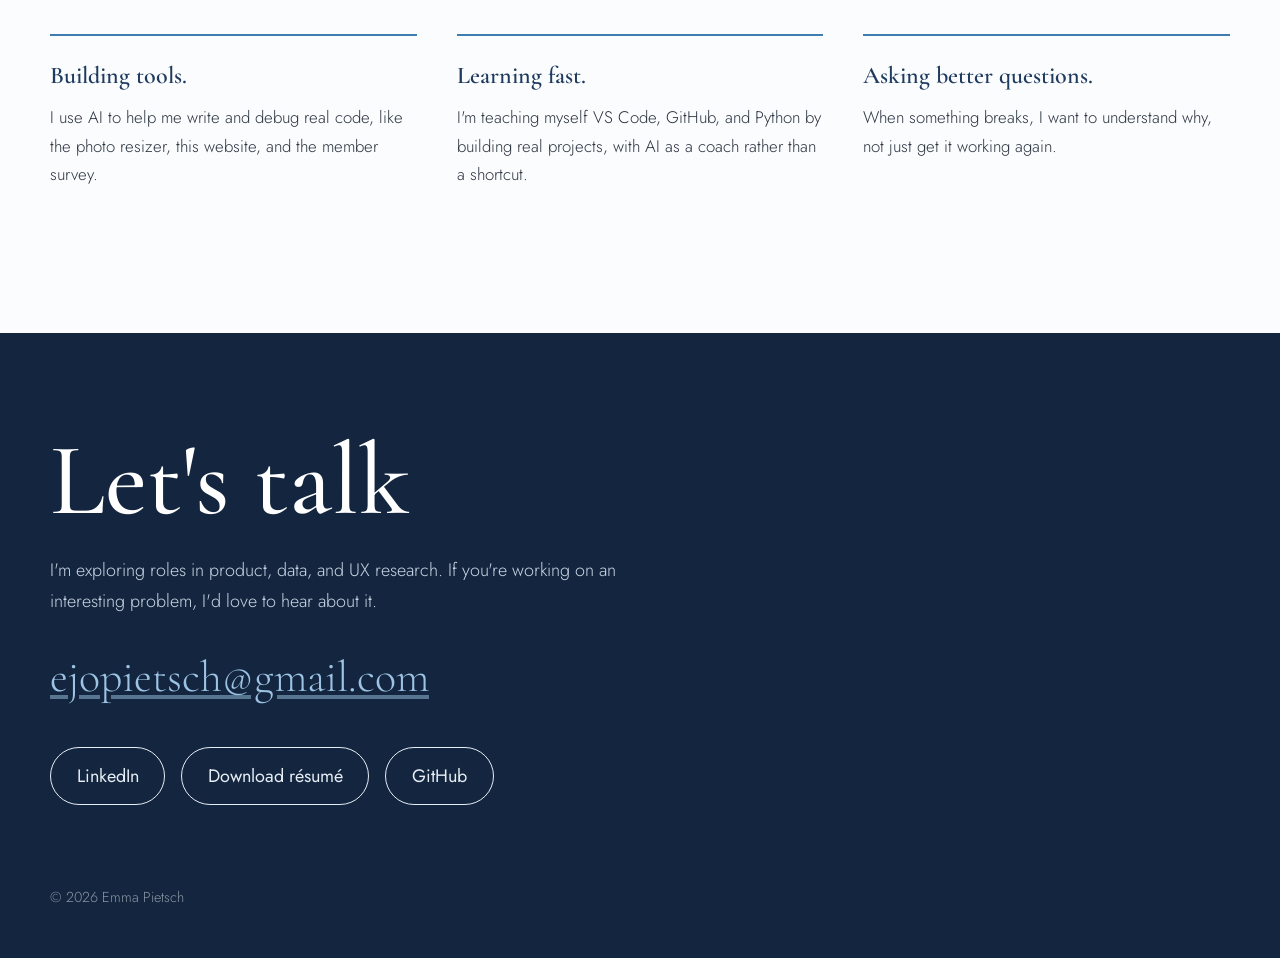
==== commit dd26943c: "Move photo captions into figcaption" ====
--- a/index.html
+++ b/index.html
@@ -145,27 +145,26 @@
   <section id="photos">
     <h2>Photography</h2>
     <p class="section-intro">Food, venue, and drone photography I shot for ads, websites, flyers, and social media.</p>
-    <!-- TODO: replace every [bracketed] alt and caption below with a real description -->
-    <div class="gallery">
+        <div class="gallery">
       <figure class="wide">
-        <img src="images/drone-1.jpg" alt="Aerial drone shot of Bigwood Golf Course" loading="lazy">
-        <figcaption>[Caption, e.g. Bigwood Golf Course, drone]</figcaption>
+        <img src="images/drone-1.jpg" alt="Aerial view of Bigwood Golf Course in fall, with mountains behind it" loading="lazy">
+        <figcaption>Aerial drone shot of Bigwood Golf Course</figcaption>
       </figure>
       <figure>
-        <img src="images/food-1.jpg" alt="Butternut squash soup, Zenergy" loading="lazy">
-        <figcaption>[Caption]</figcaption>
+        <img src="images/food-1.jpg" alt="Bowl of butternut squash soup with a drizzled sauce and toppings" loading="lazy">
+        <figcaption>Butternut squash soup, Zenergy</figcaption>
       </figure>
       <figure>
-        <img src="images/food-2.jpg" alt="Hot dog from Birdies, Bigwood Golf Course" loading="lazy">
-        <figcaption>[Caption]</figcaption>
+        <img src="images/food-2.jpg" alt="Hot dog in a paper boat with chips and dipping sauce" loading="lazy">
+        <figcaption>Hot dog from Birdies, Bigwood Golf Course</figcaption>
       </figure>
       <figure>
-        <img src="images/venue-1.jpg" alt="Patio view of Baldy, Timbers Restaurant" loading="lazy">
-        <figcaption>[Caption]</figcaption>
+        <img src="images/venue-1.jpg" alt="Covered patio with tables looking out at Baldy mountain and a pond" loading="lazy">
+        <figcaption>Patio view of Baldy, Timbers Restaurant</figcaption>
       </figure>
       <figure>
-        <img src="images/venue-2.jpg" alt="ZenFloat with hydrogen inhalation, Zenergy" loading="lazy">
-        <figcaption>[Caption]</figcaption>
+        <img src="images/venue-2.jpg" alt="Person relaxing in the ZenFloat under purple light, wearing headphones" loading="lazy">
+        <figcaption>ZenFloat with hydrogen inhalation, Zenergy</figcaption>
       </figure>
     </div>
   </section>
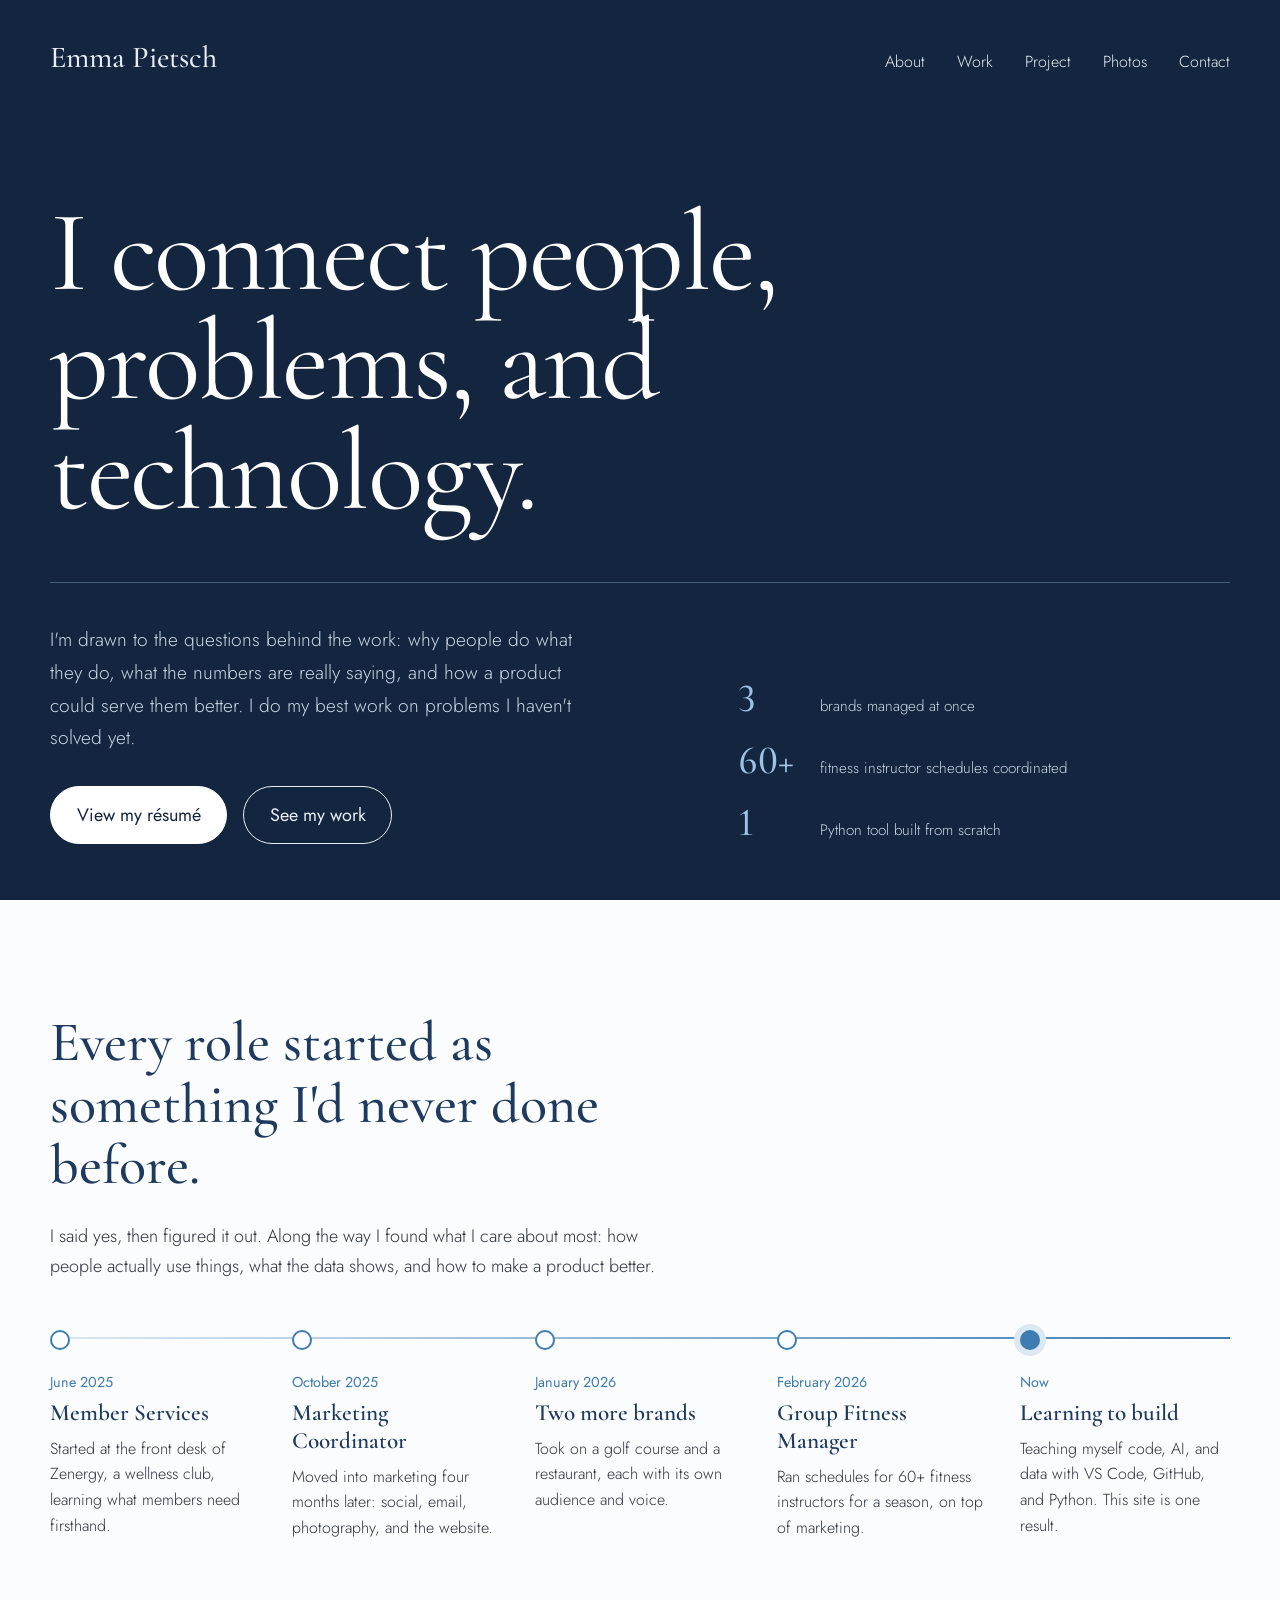
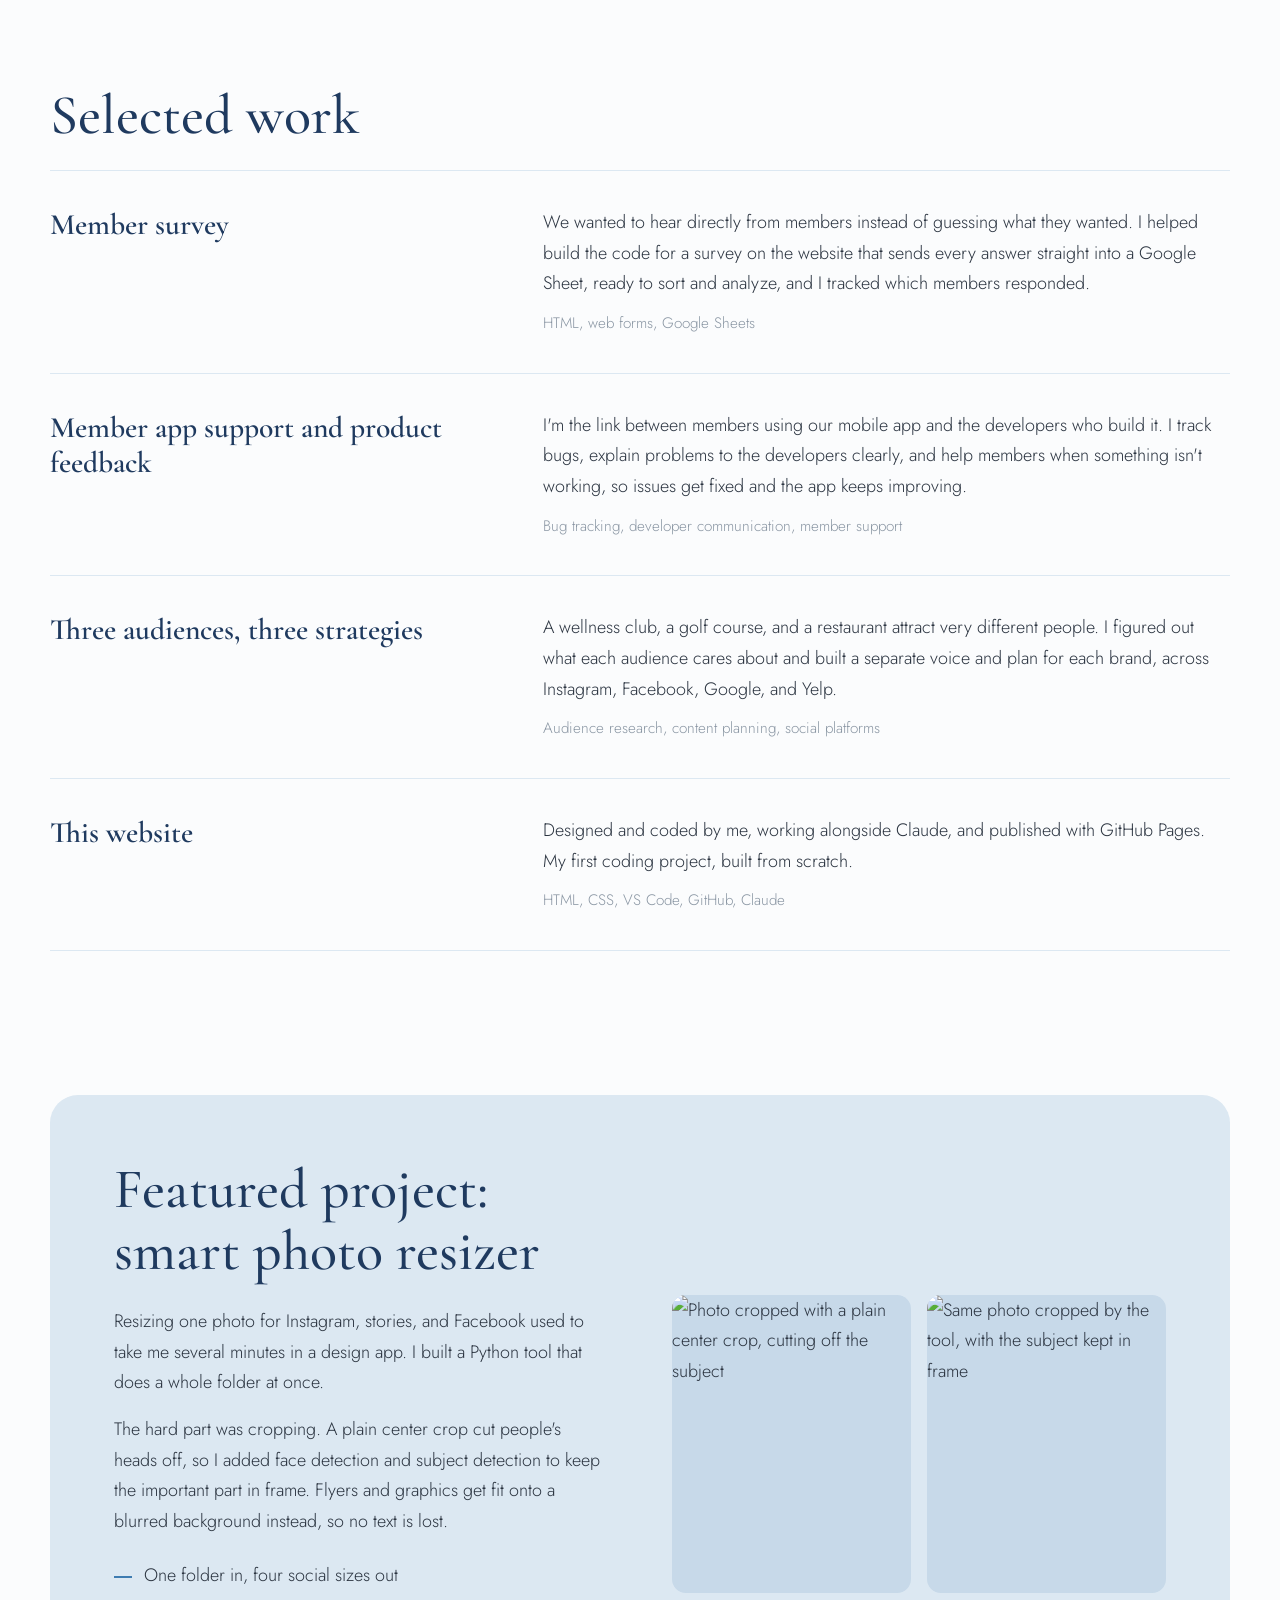
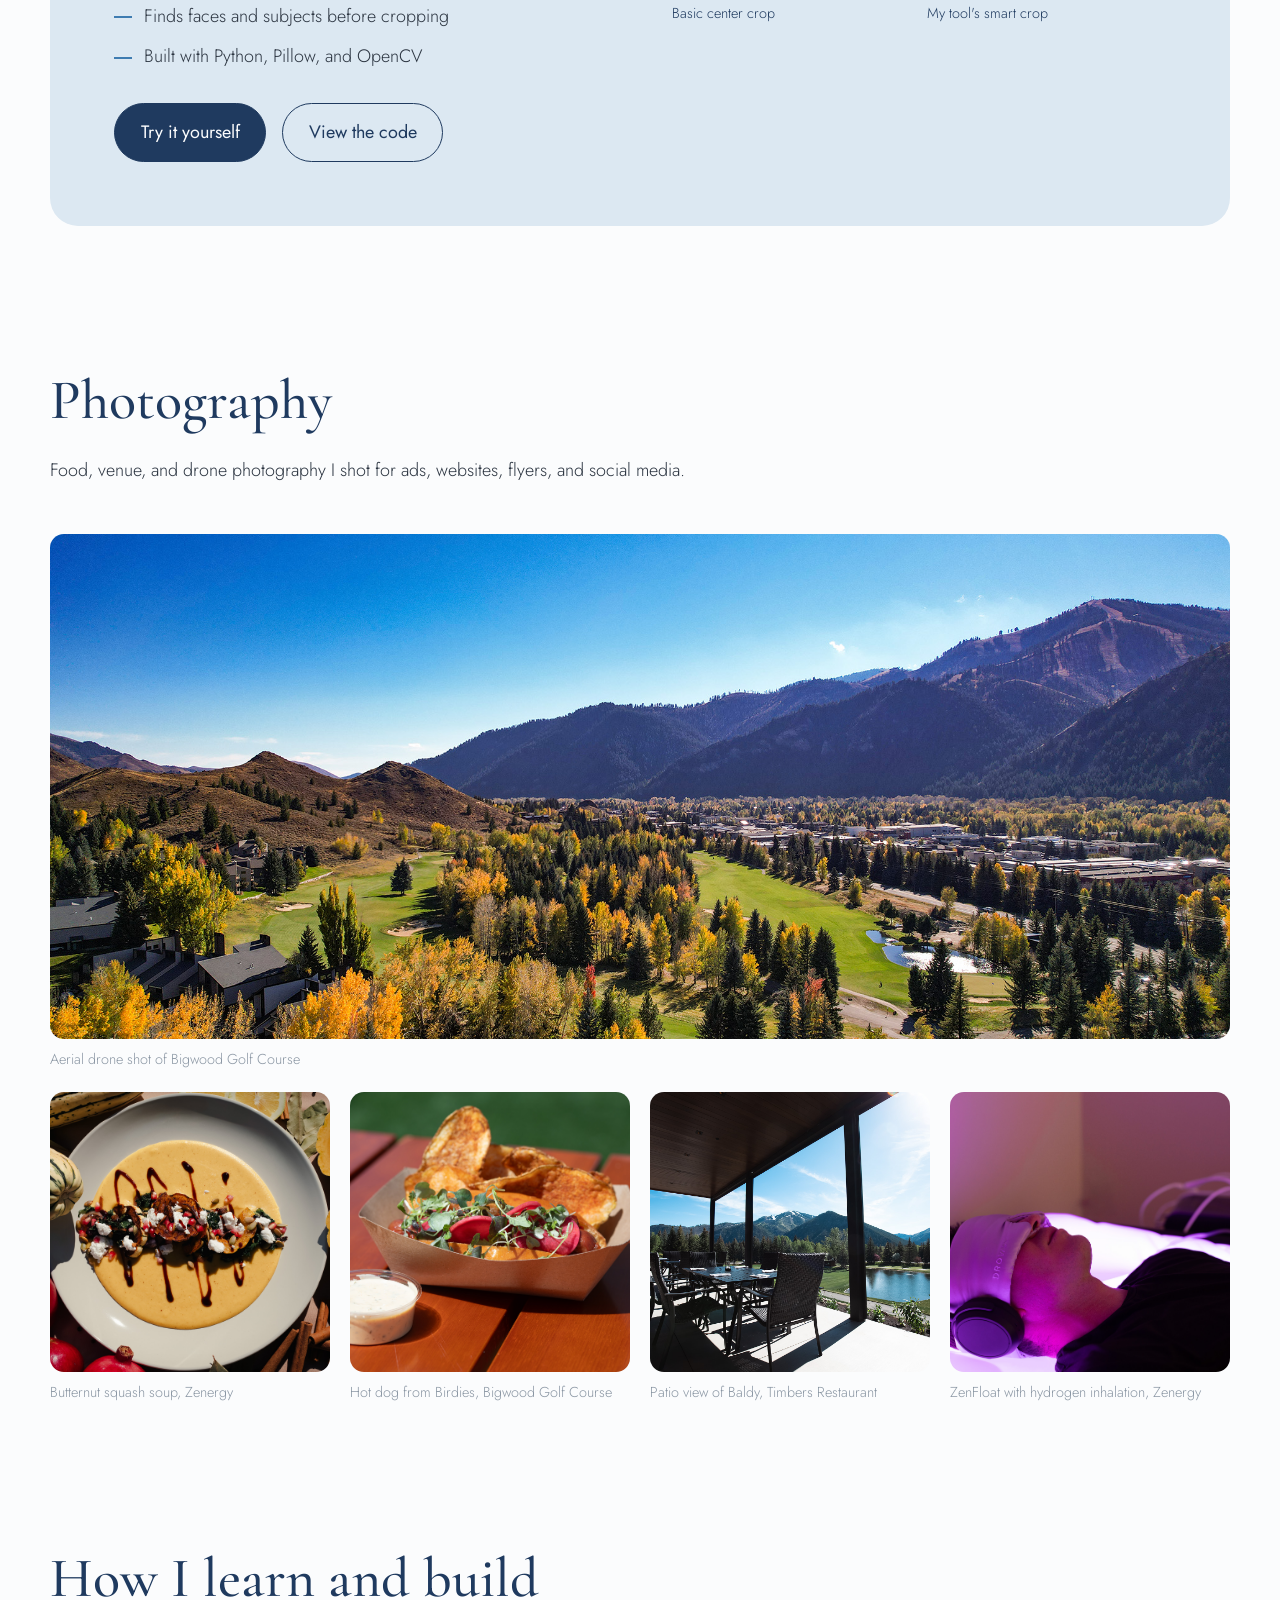
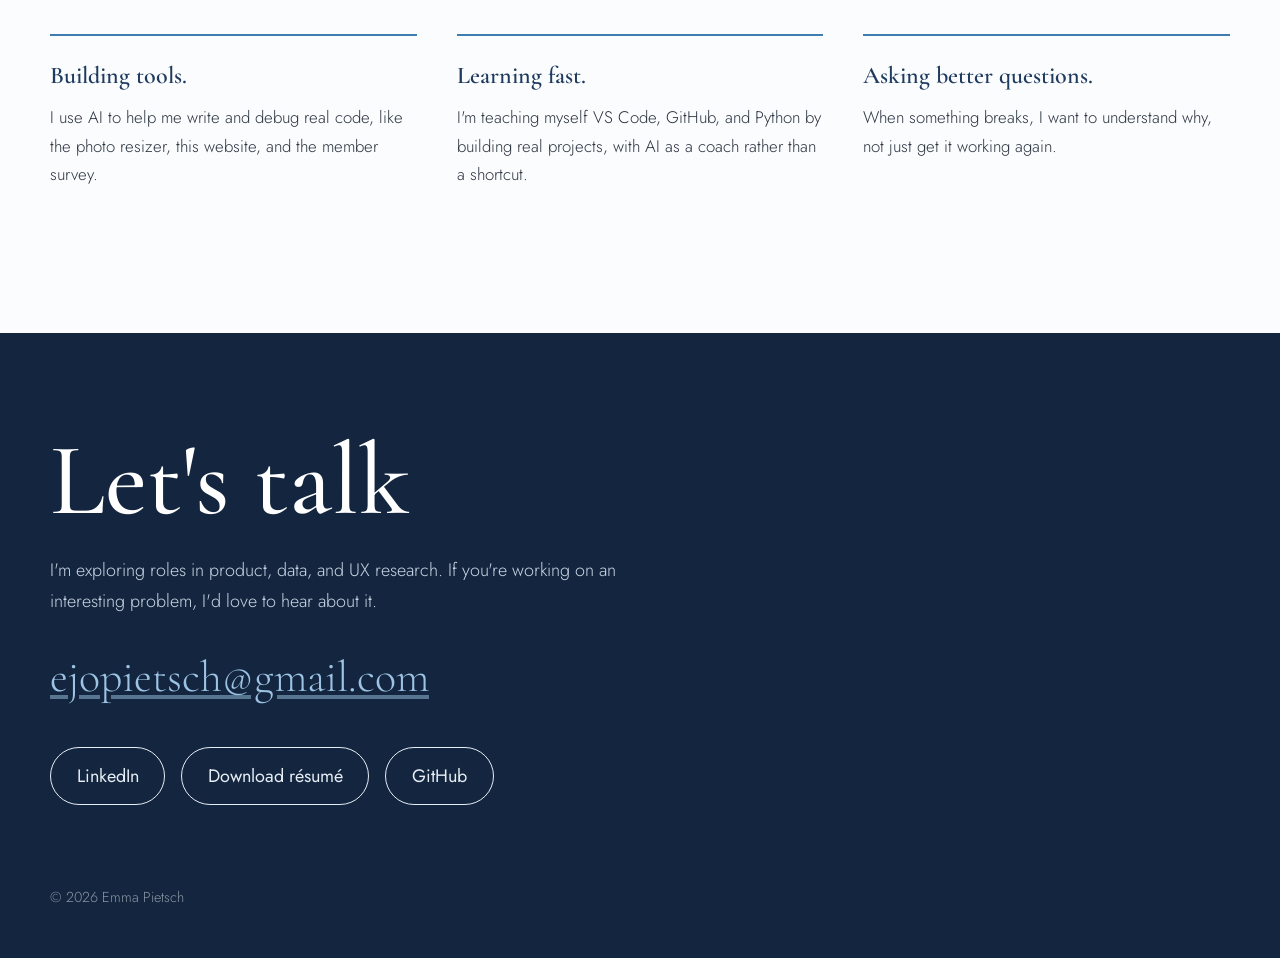
==== commit c9bf03fc: "Add fitness to instructors" ====
--- a/index.html
+++ b/index.html
@@ -36,7 +36,7 @@
         </div>
         <ul class="proof">
           <li><strong>3</strong> brands managed at once</li>
-          <li><strong>60+</strong> instructor schedules coordinated</li>
+          <li><strong>60+</strong> fitness instructor schedules coordinated</li>
           <li><strong>1</strong> Python tool built from scratch</li>
         </ul>
       </div>
@@ -67,7 +67,7 @@
       <li>
         <span class="when">February 2026</span>
         <h3>Group Fitness Manager</h3>
-        <p>Ran schedules for 60+ instructors for a season, on top of marketing.</p>
+        <p>Ran schedules for 60+ fitness instructors for a season, on top of marketing.</p>
       </li>
       <li class="now">
         <span class="when">Now</span>
--- a/style.css
+++ b/style.css
@@ -51,7 +51,7 @@
   margin: 0 auto;
   padding: 2rem 0;
 }
-.name { font-family: var(--serif); font-size: 1.6rem; font-weight: 500; text-decoration: none; }
+.name { font-family: var(--serif); font-size: 1.9rem; font-weight: 500; text-decoration: none; }
 nav ul { display: flex; gap: 2rem; list-style: none; }
 nav ul a { text-decoration: none; font-size: 1rem; }
 
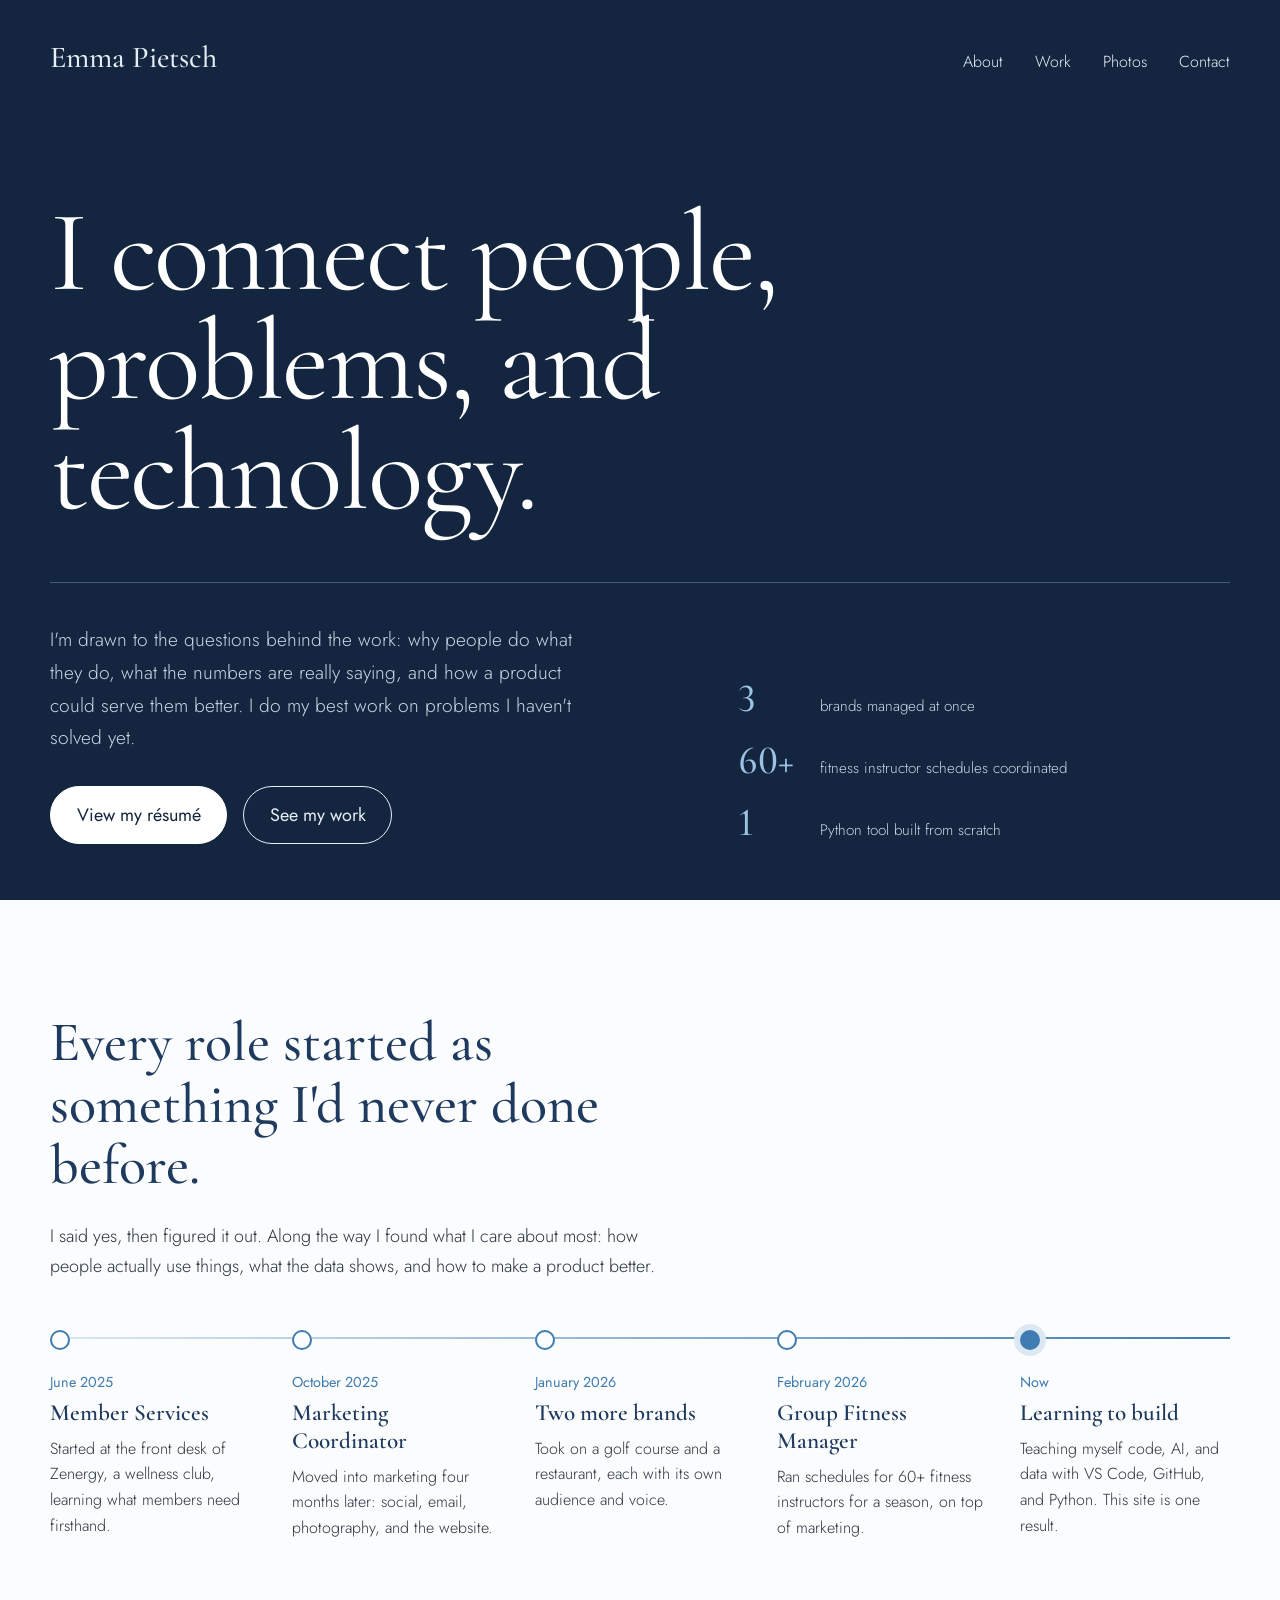
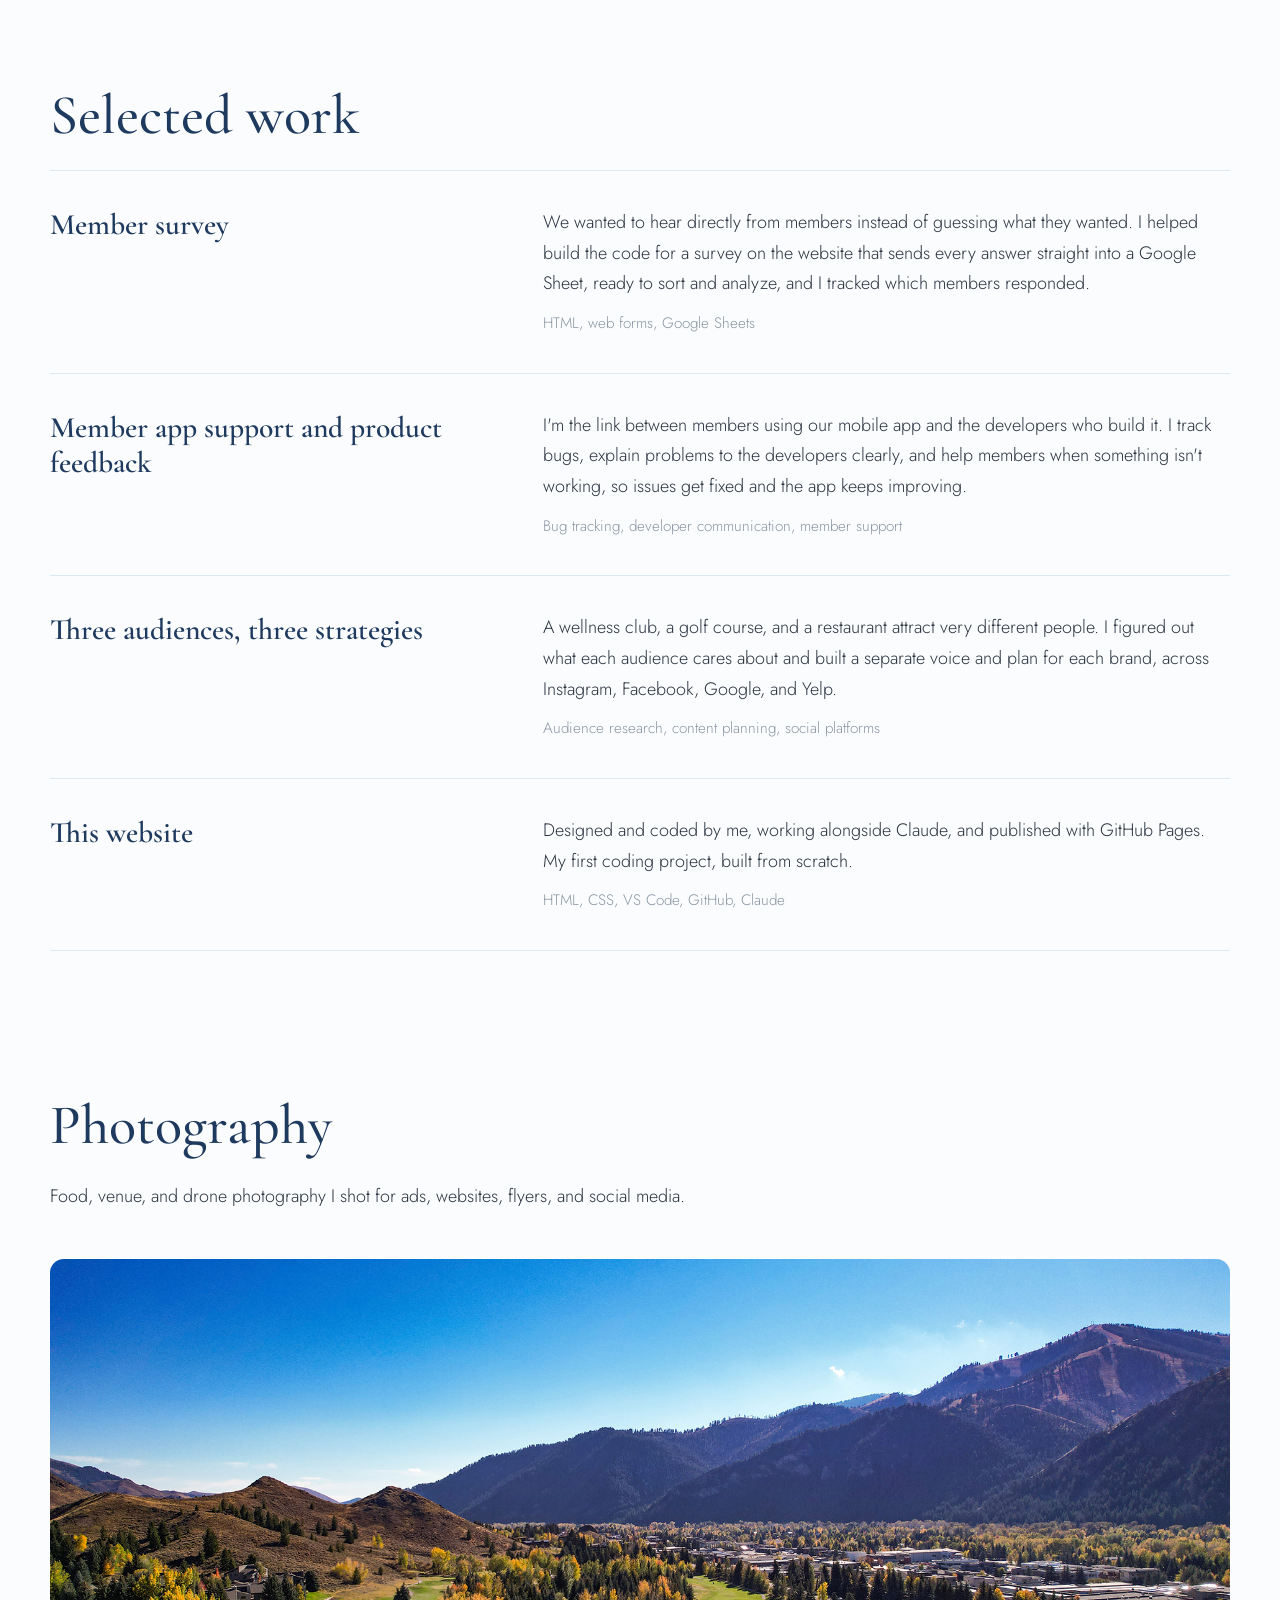
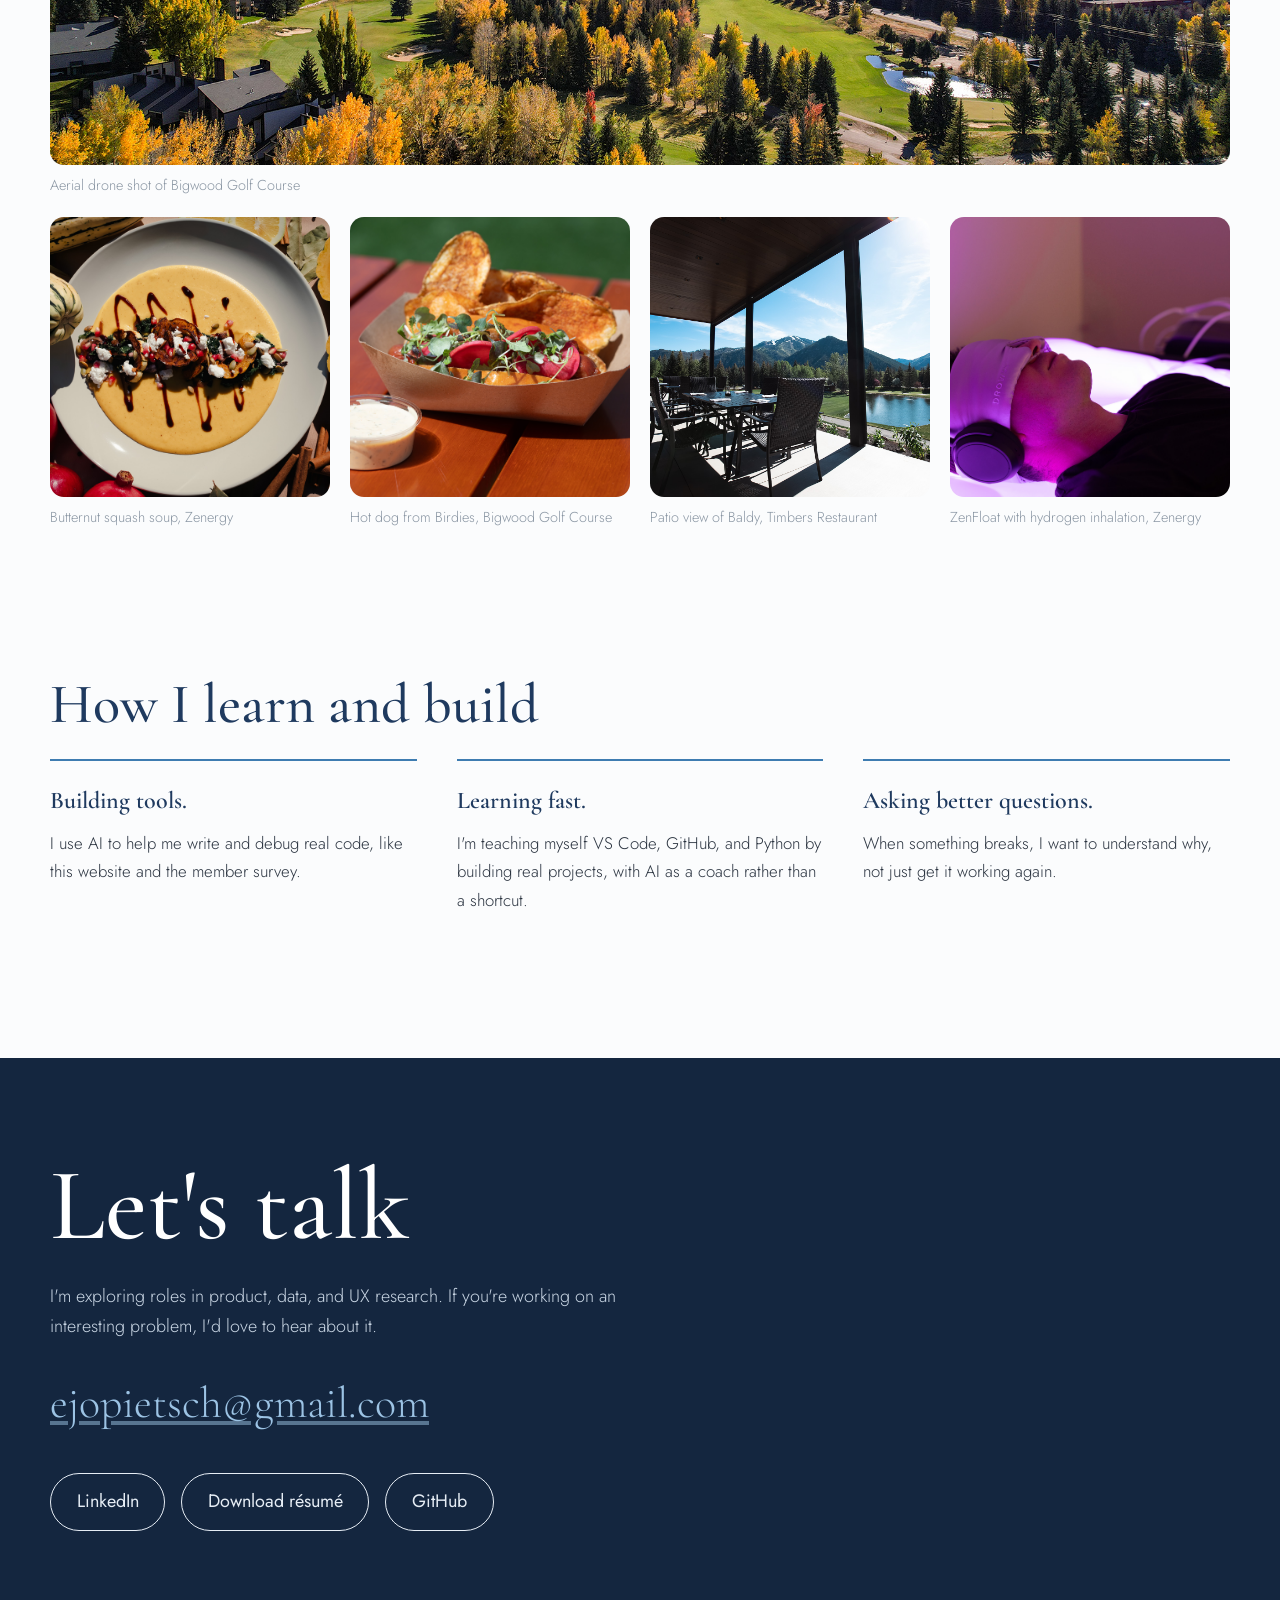
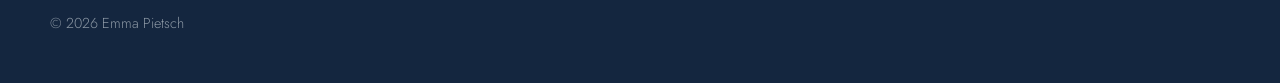
==== commit 5b20c245: "Remove photo resizer project for now" ====
--- a/index.html
+++ b/index.html
@@ -18,7 +18,6 @@
       <ul>
         <li><a href="#about">About</a></li>
         <li><a href="#work">Work</a></li>
-        <li><a href="#project">Project</a></li>
         <li><a href="#photos">Photos</a></li>
         <li><a href="#contact">Contact</a></li>
       </ul>
@@ -113,35 +112,6 @@
     </div>
   </section>
 
-  <section id="project" class="project">
-    <div class="feature">
-      <div>
-        <h2>Featured project: smart photo resizer</h2>
-        <p>Resizing one photo for Instagram, stories, and Facebook used to take me several minutes in a design app. I built a Python tool that does a whole folder at once.</p>
-        <p>The hard part was cropping. A plain center crop cut people's heads off, so I added face detection and subject detection to keep the important part in frame. Flyers and graphics get fit onto a blurred background instead, so no text is lost.</p>
-        <ul class="steps">
-          <li>One folder in, four social sizes out</li>
-          <li>Finds faces and subjects before cropping</li>
-          <li>Built with Python, Pillow, and OpenCV</li>
-        </ul>
-        <div class="actions">
-          <a class="btn primary" href="photo-resizer.html">Try it yourself</a>
-          <a class="btn" href="https://github.com/justpietschy/image-export">View the code</a>
-        </div>
-      </div>
-      <div class="compare">
-        <figure>
-          <img src="images/before-crop.jpg" alt="Photo cropped with a plain center crop, cutting off the subject">
-          <figcaption>Basic center crop</figcaption>
-        </figure>
-        <figure>
-          <img src="images/after-crop.jpg" alt="Same photo cropped by the tool, with the subject kept in frame">
-          <figcaption>My tool's smart crop</figcaption>
-        </figure>
-      </div>
-    </div>
-  </section>
-
   <section id="photos">
     <h2>Photography</h2>
     <p class="section-intro">Food, venue, and drone photography I shot for ads, websites, flyers, and social media.</p>
@@ -172,8 +142,7 @@
   <section class="ai" id="ai">
     <h2>How I learn and build</h2>
     <ul class="ai-list">
-      <li><strong>Building tools.</strong> I use AI to help me write and debug real code, like the photo resizer, this website, and the member survey.</li>
-      <li><strong>Learning fast.</strong> I'm teaching myself VS Code, GitHub, and Python by building real projects, with AI as a coach rather than a shortcut.</li>
+    <li><strong>Building tools.</strong> I use AI to help me write and debug real code, like this website and the member survey.</li>      <li><strong>Learning fast.</strong> I'm teaching myself VS Code, GitHub, and Python by building real projects, with AI as a coach rather than a shortcut.</li>
       <li><strong>Asking better questions.</strong> When something breaks, I want to understand why, not just get it working again.</li>
     </ul>
   </section>
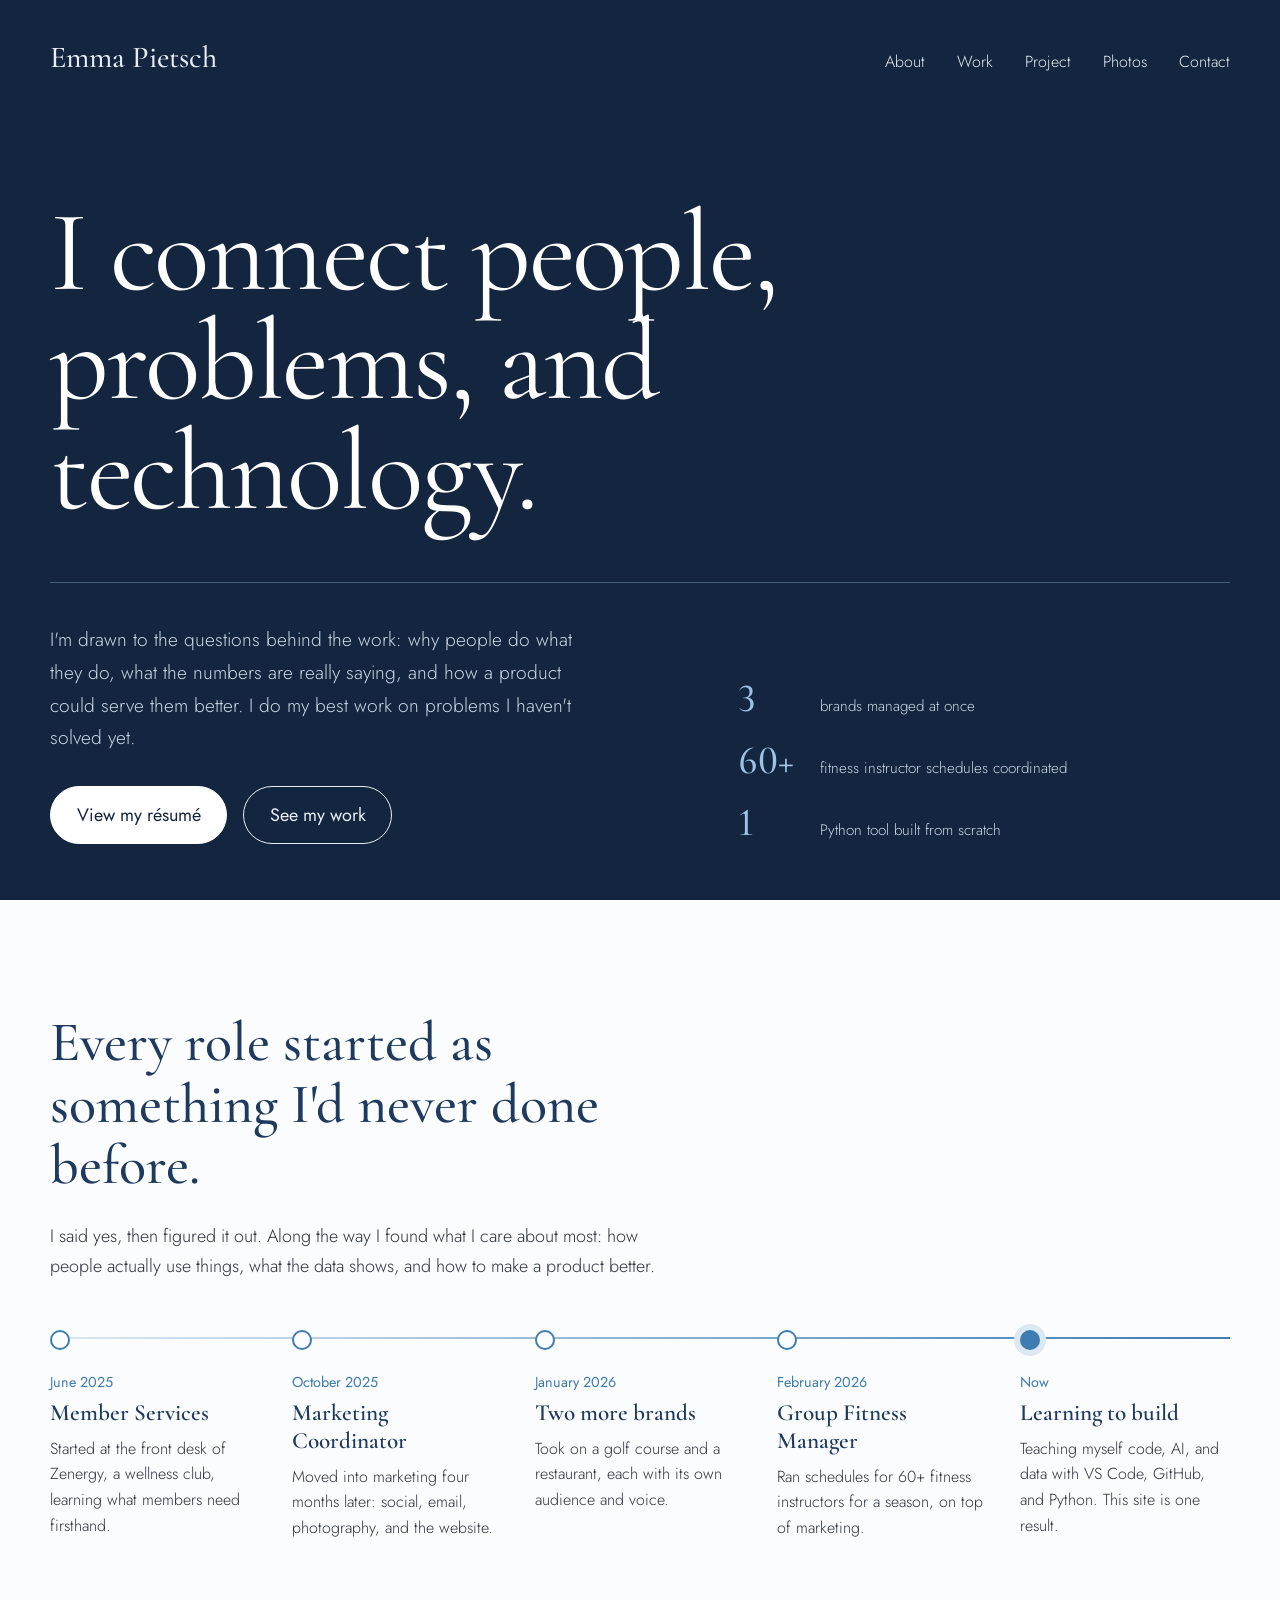
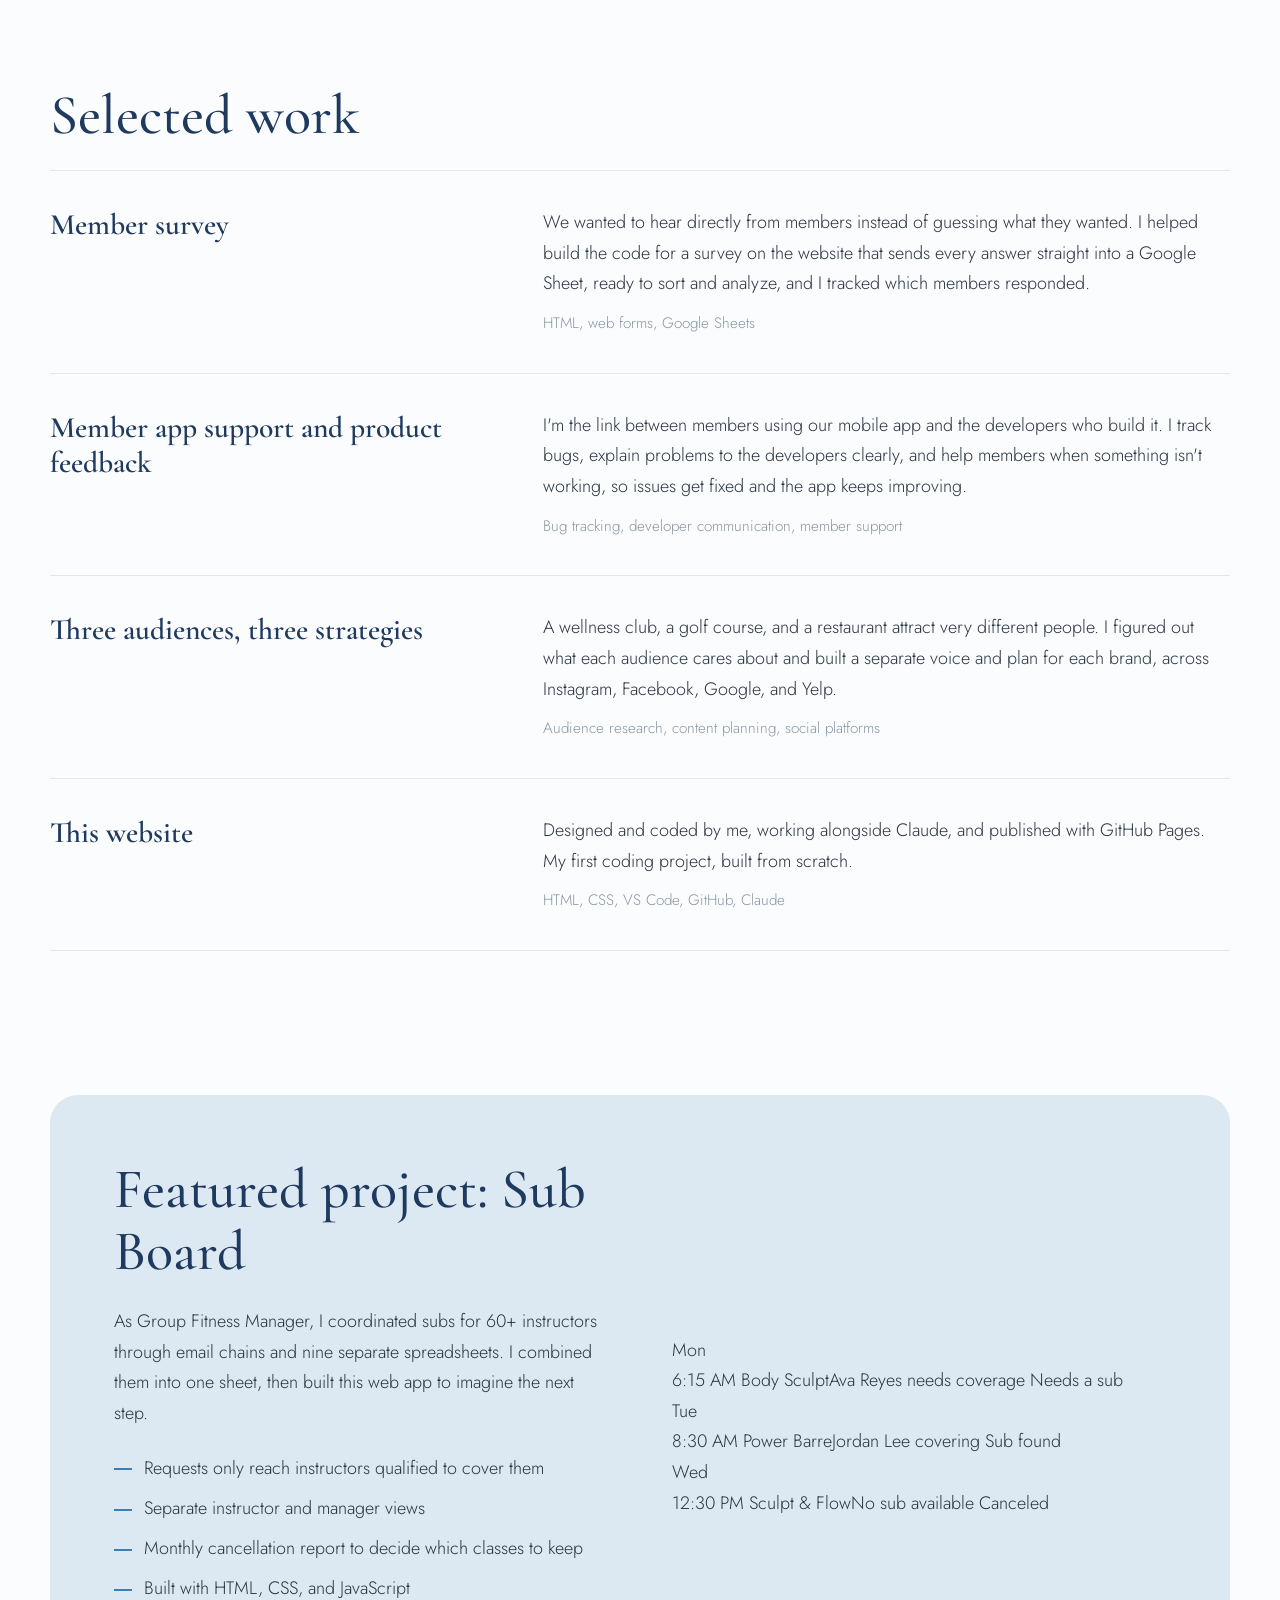
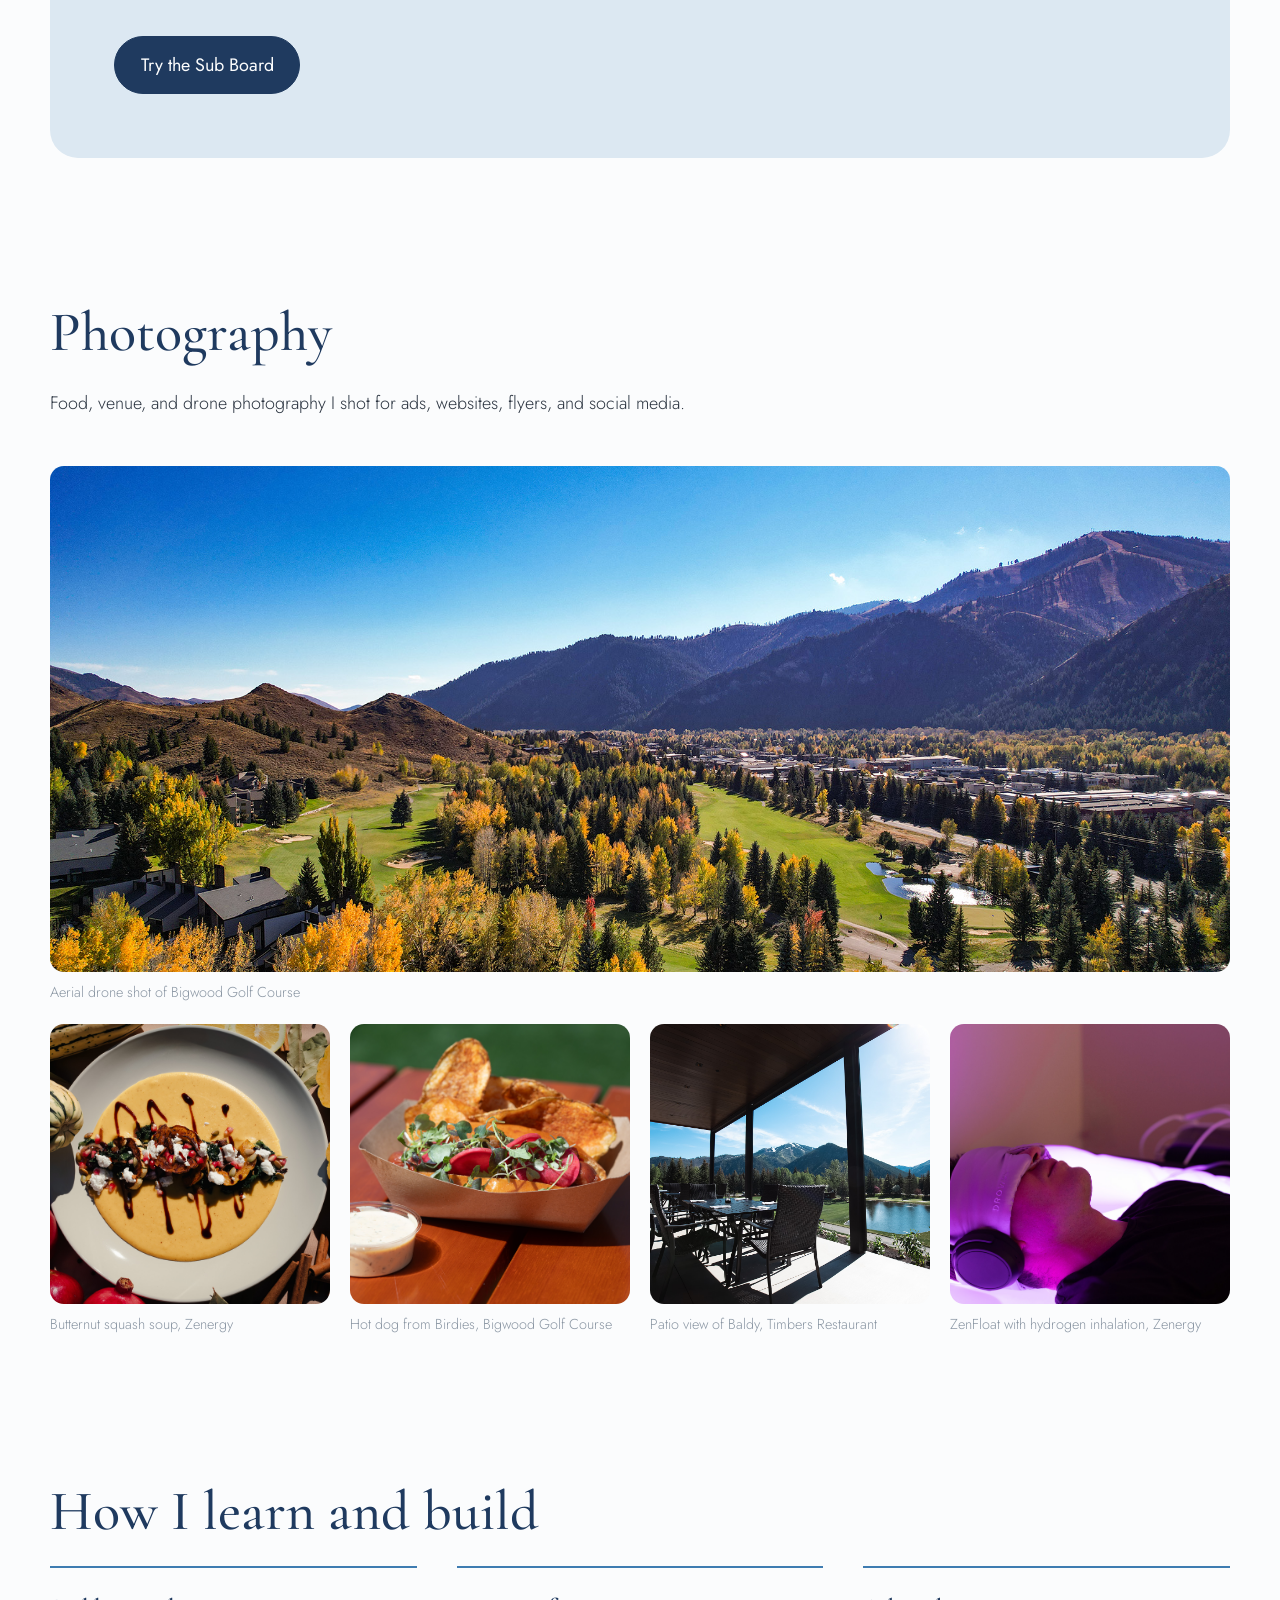
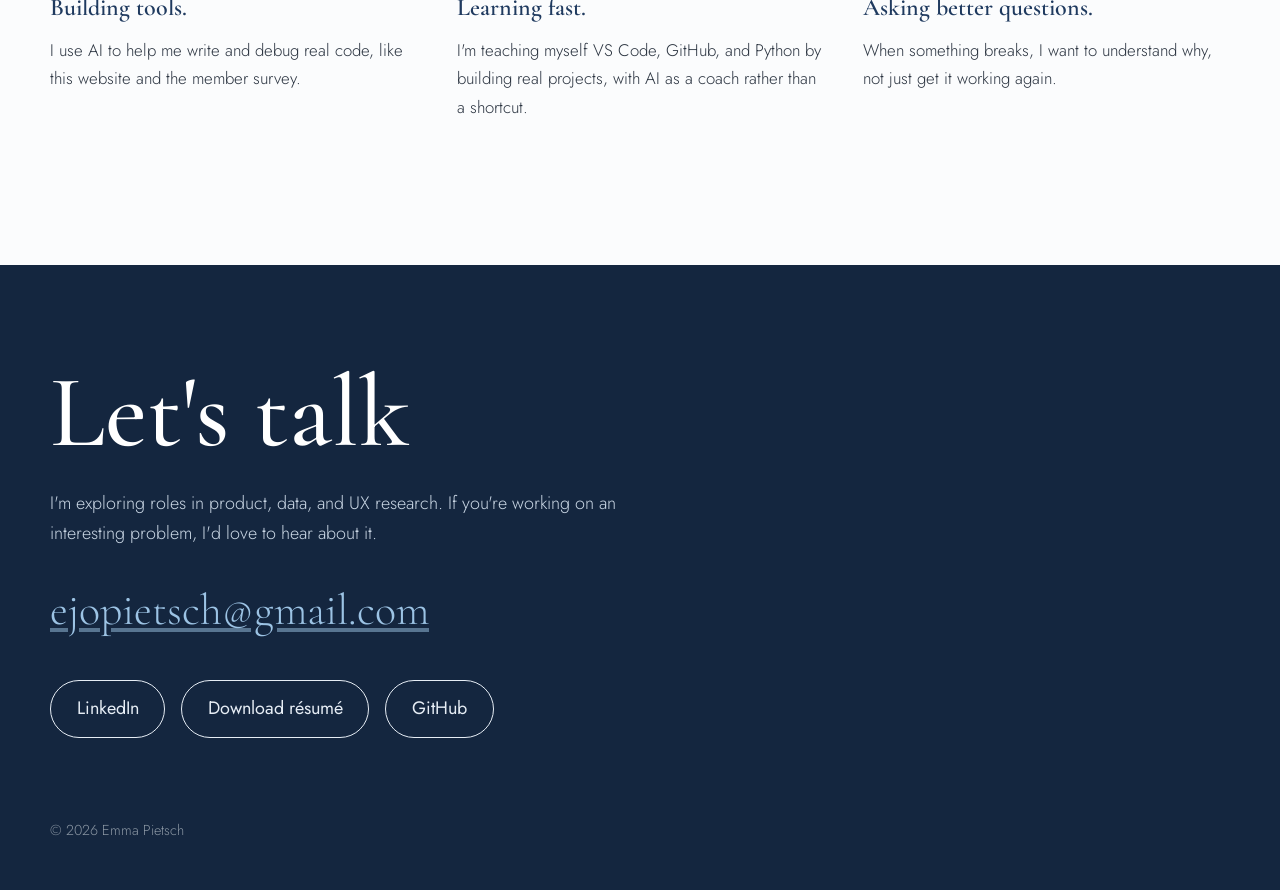
==== commit 74bb4ff2: "Feature the sub board on the homepage" ====
--- a/index.html
+++ b/index.html
@@ -18,6 +18,7 @@
       <ul>
         <li><a href="#about">About</a></li>
         <li><a href="#work">Work</a></li>
+        <li><a href="#project">Project</a></li>
         <li><a href="#photos">Photos</a></li>
         <li><a href="#contact">Contact</a></li>
       </ul>
@@ -109,6 +110,41 @@
           <p class="tools">HTML, CSS, VS Code, GitHub, Claude</p>
         </div>
       </article>
+    </div>
+  </section>
+  
+  <section id="project" class="project">
+    <div class="feature">
+      <div>
+        <h2>Featured project: Sub Board</h2>
+        <p>As Group Fitness Manager, I coordinated subs for 60+ instructors through email chains and nine separate spreadsheets. I combined them into one sheet, then built this web app to imagine the next step.</p>
+        <ul class="steps">
+          <li>Requests only reach instructors qualified to cover them</li>
+          <li>Separate instructor and manager views</li>
+          <li>Monthly cancellation report to decide which classes to keep</li>
+          <li>Built with HTML, CSS, and JavaScript</li>
+        </ul>
+        <div class="actions">
+          <a class="btn primary" href="sub-board">Try the Sub Board</a>
+        </div>
+      </div>
+      <div class="board-preview" aria-hidden="true">
+        <div class="preview-row">
+          <span class="when">Mon<br>6:15 AM</span>
+          <span><span class="cls">Body Sculpt</span><span class="who">Ava Reyes needs coverage</span></span>
+          <span class="pill open">Needs a sub</span>
+        </div>
+        <div class="preview-row">
+          <span class="when">Tue<br>8:30 AM</span>
+          <span><span class="cls">Power Barre</span><span class="who">Jordan Lee covering</span></span>
+          <span class="pill filled">Sub found</span>
+        </div>
+        <div class="preview-row canceled">
+          <span class="when">Wed<br>12:30 PM</span>
+          <span><span class="cls">Sculpt &amp; Flow</span><span class="who">No sub available</span></span>
+          <span class="pill canceled">Canceled</span>
+        </div>
+      </div>
     </div>
   </section>
 
